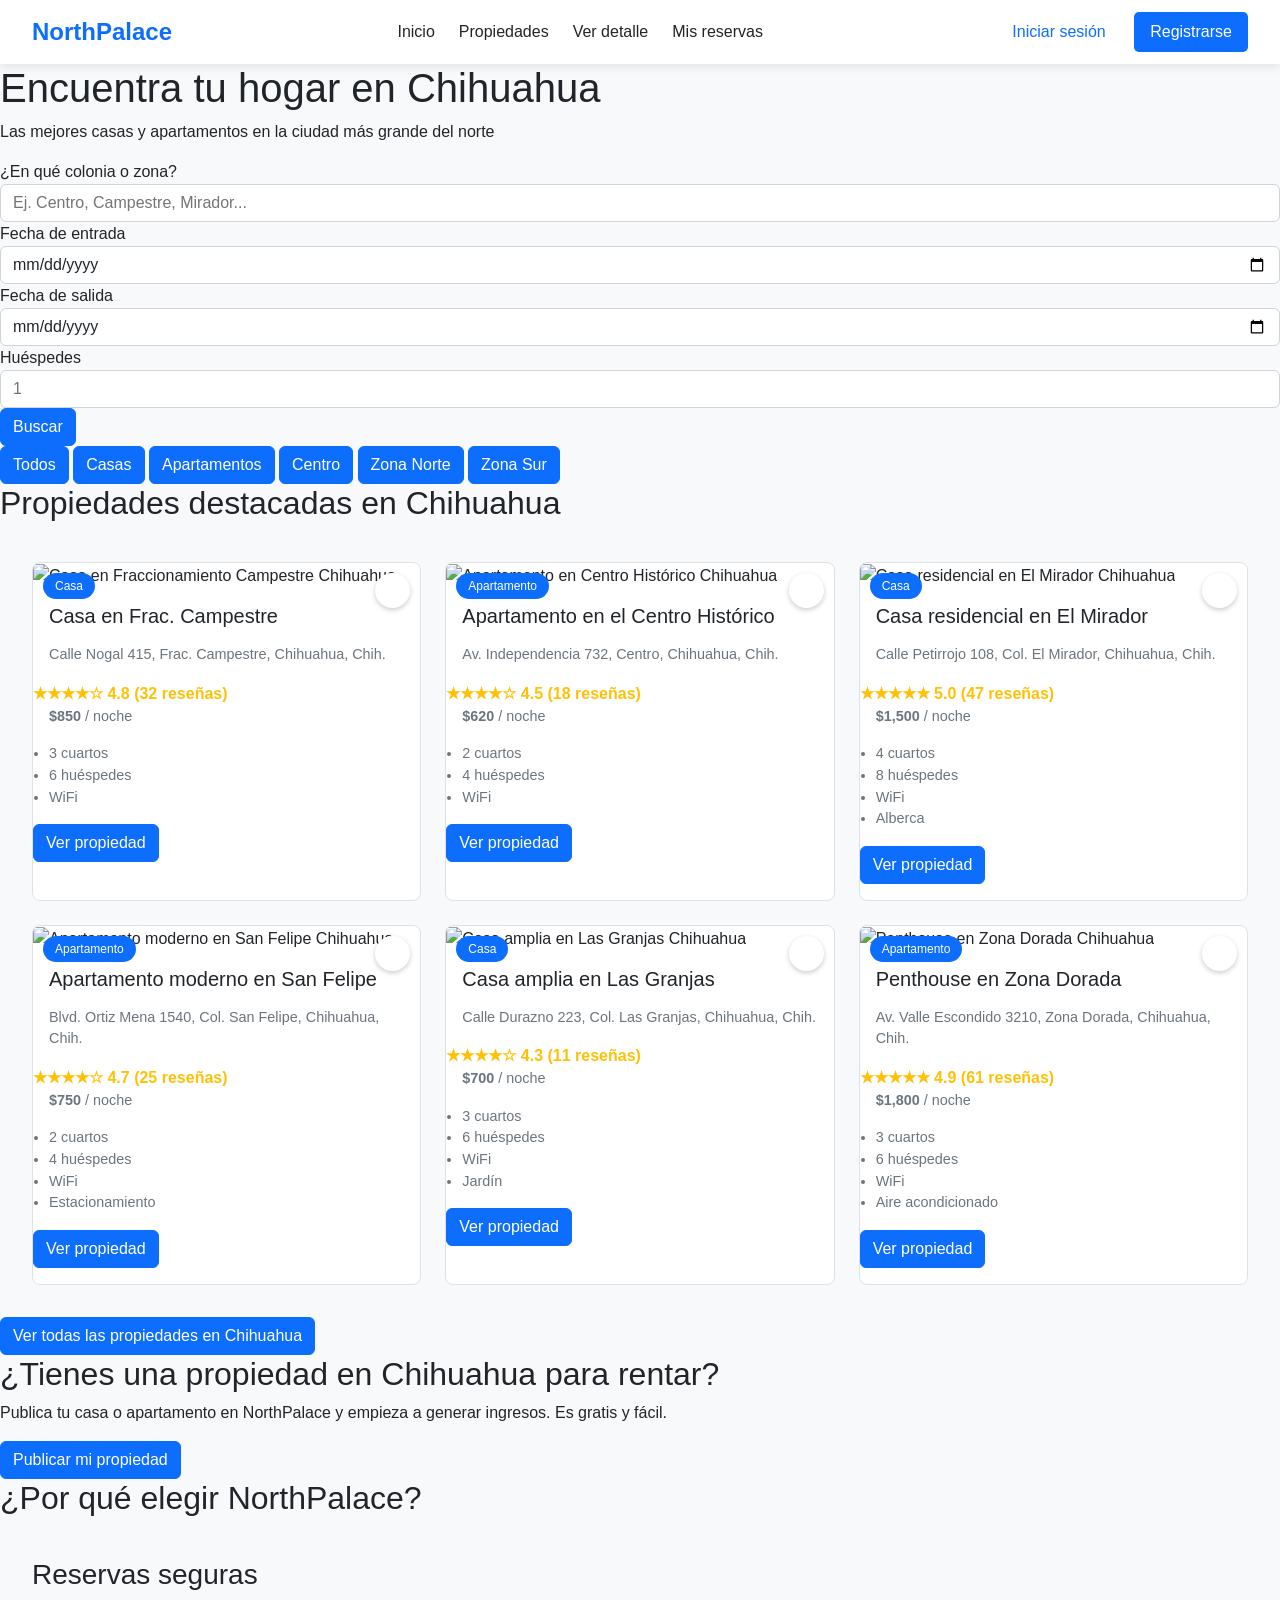
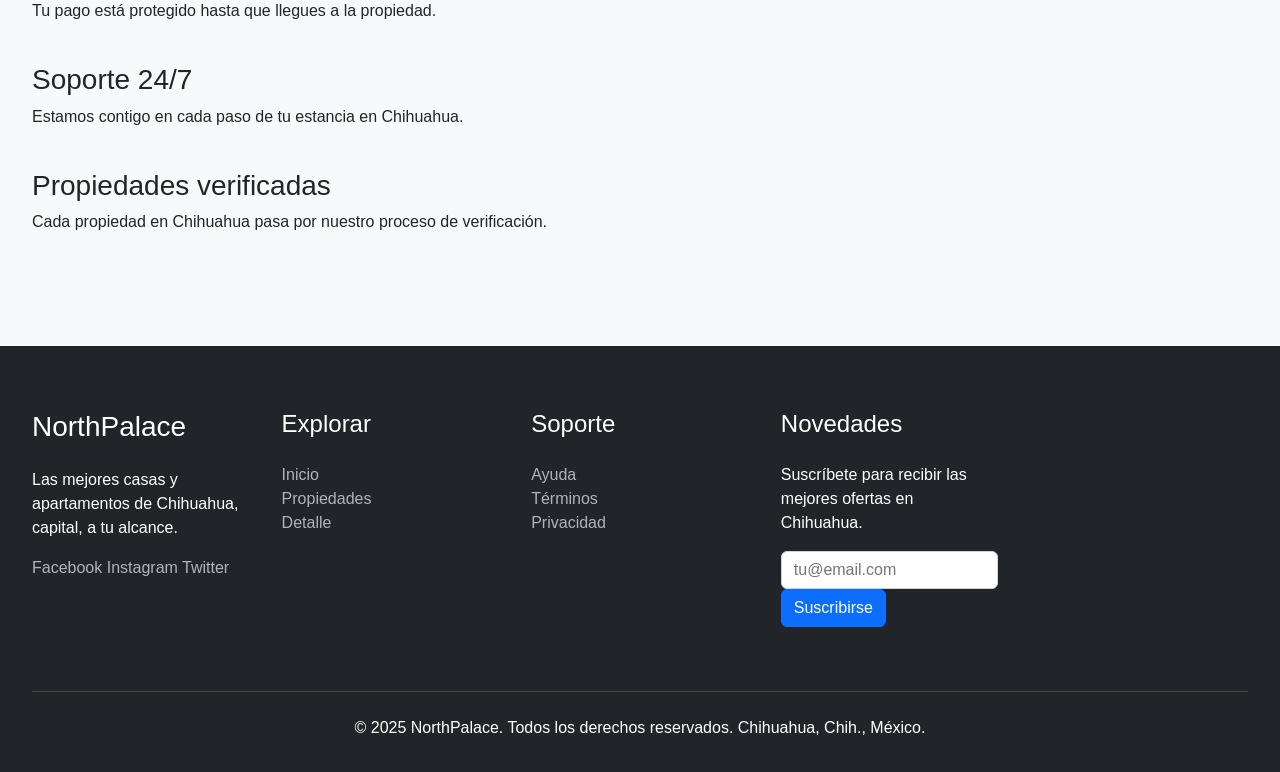
==== index.html @ 980acbda "Se agrego diseño responsivo con Bootstrap 5" ====
<!DOCTYPE html>
<html lang="es">
<head>
  <meta charset="UTF-8" />
  <meta name="viewport" content="width=device-width, initial-scale=1.0" />
  <title>NorthPalace - Tu hogar en Chihuahua</title>

  

       <link rel="stylesheet" href="css/styles.css" />
 
</head>

<body>

  <!-- ================================================
       SECCIÓN 1: NAVBAR
       ================================================ -->
  <header id="encabezado">
    <nav id="navbar">

      <a href="index.html" id="logo">NorthPalace</a>

      <ul id="menu-nav">
        <li><a href="index.html">Inicio</a></li>
        <li><a href="propiedades.html">Propiedades</a></li>
        <li><a href="detalle.html">Ver detalle</a></li>
        <li><a href="confirmacion.html">Mis reservas</a></li>
      </ul>

      <div id="botones-sesion">
        <a href="#" id="btn-login">Iniciar sesión</a>
        <a href="#" id="btn-registro">Registrarse</a>
      </div>

    </nav>
  </header>
  <!-- FIN NAVBAR -->


  <!-- ================================================
       SECCIÓN 2: HERO - Banner con buscador
       COMPAÑERO DE JS: validar que los campos no estén
       vacíos al hacer clic en "Buscar"
       ================================================ -->
  <section id="hero">

    <div id="hero-texto">
      <h1>Encuentra tu hogar en Chihuahua</h1>
      <p>Las mejores casas y apartamentos en la ciudad más grande del norte</p>
    </div>

    <div id="buscador">

      <div id="campo-destino">
        <label for="input-destino">¿En qué colonia o zona?</label>
        <input
          type="text"
          id="input-destino"
          name="destino"
          placeholder="Ej. Centro, Campestre, Mirador..."
        />
      </div>

      <div id="campo-entrada">
        <label for="input-fecha-entrada">Fecha de entrada</label>
        <input
          type="date"
          id="input-fecha-entrada"
          name="fechaEntrada"
        />
      </div>

      <div id="campo-salida">
        <label for="input-fecha-salida">Fecha de salida</label>
        <input
          type="date"
          id="input-fecha-salida"
          name="fechaSalida"
        />
      </div>

      <div id="campo-huespedes">
        <label for="input-huespedes">Huéspedes</label>
        <input
          type="number"
          id="input-huespedes"
          name="huespedes"
          min="1"
          max="20"
          placeholder="1"
        />
      </div>

      <!-- COMPAÑERO DE JS: conectar id="btn-buscar" para validar -->
      <button type="button" id="btn-buscar">Buscar</button>

      <!-- COMPAÑERO DE JS: mostrar u ocultar según validación -->
      <p id="error-busqueda" hidden>
        Por favor completa todos los campos antes de buscar.
      </p>

    </div>

  </section>
  <!-- FIN HERO -->


  <!-- ================================================
       SECCIÓN 3: FILTROS RÁPIDOS
       COMPAÑERO DE JS: al hacer clic en un filtro,
       resaltar el botón activo y filtrar las cards
       usando el atributo data-tipo de cada card
       ================================================ -->
  <section id="filtros-rapidos">
    <div id="lista-filtros">
      <button type="button" id="filtro-todos"       data-filtro="todos">Todos</button>
      <button type="button" id="filtro-casa"        data-filtro="casa">Casas</button>
      <button type="button" id="filtro-apartamento" data-filtro="apartamento">Apartamentos</button>
      <button type="button" id="filtro-centro"      data-filtro="centro">Centro</button>
      <button type="button" id="filtro-norte"       data-filtro="norte">Zona Norte</button>
      <button type="button" id="filtro-sur"         data-filtro="sur">Zona Sur</button>
    </div>
  </section>
  <!-- FIN FILTROS -->


  <!-- ================================================
       SECCIÓN 4: PROPIEDADES DESTACADAS
       COMPAÑERO DE JS:
         - Filtrar cards por data-tipo
         - Botón favorito: alternar entre corazón vacío/lleno
         - Generar estrellas dinámicamente con data-rating
       ================================================ -->
  <section id="propiedades-destacadas">
    <h2>Propiedades destacadas en Chihuahua</h2>

    <div id="grid-propiedades">

      <!-- CARD 1 -->
      <article id="card-prop-1" data-tipo="casa">
        <img src="img/casa1.jpg" alt="Casa en Fraccionamiento Campestre Chihuahua" />
        <button type="button" id="fav-1" data-id="1" aria-label="Agregar a favoritos">&#9825;</button>
        <span id="badge-1">Casa</span>

        <h3>Casa en Frac. Campestre</h3>
        <address id="direccion-1">
          Calle Nogal 415, Frac. Campestre, Chihuahua, Chih.
        </address>

        <div id="rating-1" data-rating="4.8">
          &#9733;&#9733;&#9733;&#9733;&#9734;
          <span>4.8 (32 reseñas)</span>
        </div>

        <p id="precio-1"><strong>$850</strong> / noche</p>

        <ul id="caracteristicas-1">
          <li>3 cuartos</li>
          <li>6 huéspedes</li>
          <li>WiFi</li>
        </ul>

        <a href="detalle.html" id="btn-ver-1">Ver propiedad</a>
      </article>

      <!-- CARD 2 -->
      <article id="card-prop-2" data-tipo="apartamento">
        <img src="img/apartamento1.jpg" alt="Apartamento en Centro Histórico Chihuahua" />
        <button type="button" id="fav-2" data-id="2" aria-label="Agregar a favoritos">&#9825;</button>
        <span id="badge-2">Apartamento</span>

        <h3>Apartamento en el Centro Histórico</h3>
        <address id="direccion-2">
          Av. Independencia 732, Centro, Chihuahua, Chih.
        </address>

        <div id="rating-2" data-rating="4.5">
          &#9733;&#9733;&#9733;&#9733;&#9734;
          <span>4.5 (18 reseñas)</span>
        </div>

        <p id="precio-2"><strong>$620</strong> / noche</p>

        <ul id="caracteristicas-2">
          <li>2 cuartos</li>
          <li>4 huéspedes</li>
          <li>WiFi</li>
        </ul>

        <a href="detalle.html" id="btn-ver-2">Ver propiedad</a>
      </article>

      <!-- CARD 3 -->
      <article id="card-prop-3" data-tipo="casa">
        <img src="img/casa2.jpg" alt="Casa residencial en El Mirador Chihuahua" />
        <button type="button" id="fav-3" data-id="3" aria-label="Agregar a favoritos">&#9825;</button>
        <span id="badge-3">Casa</span>

        <h3>Casa residencial en El Mirador</h3>
        <address id="direccion-3">
          Calle Petirrojo 108, Col. El Mirador, Chihuahua, Chih.
        </address>

        <div id="rating-3" data-rating="5.0">
          &#9733;&#9733;&#9733;&#9733;&#9733;
          <span>5.0 (47 reseñas)</span>
        </div>

        <p id="precio-3"><strong>$1,500</strong> / noche</p>

        <ul id="caracteristicas-3">
          <li>4 cuartos</li>
          <li>8 huéspedes</li>
          <li>WiFi</li>
          <li>Alberca</li>
        </ul>

        <a href="detalle.html" id="btn-ver-3">Ver propiedad</a>
      </article>

      <!-- CARD 4 -->
      <article id="card-prop-4" data-tipo="apartamento">
        <img src="img/apartamento2.jpg" alt="Apartamento moderno en San Felipe Chihuahua" />
        <button type="button" id="fav-4" data-id="4" aria-label="Agregar a favoritos">&#9825;</button>
        <span id="badge-4">Apartamento</span>

        <h3>Apartamento moderno en San Felipe</h3>
        <address id="direccion-4">
          Blvd. Ortiz Mena 1540, Col. San Felipe, Chihuahua, Chih.
        </address>

        <div id="rating-4" data-rating="4.7">
          &#9733;&#9733;&#9733;&#9733;&#9734;
          <span>4.7 (25 reseñas)</span>
        </div>

        <p id="precio-4"><strong>$750</strong> / noche</p>

        <ul id="caracteristicas-4">
          <li>2 cuartos</li>
          <li>4 huéspedes</li>
          <li>WiFi</li>
          <li>Estacionamiento</li>
        </ul>

        <a href="detalle.html" id="btn-ver-4">Ver propiedad</a>
      </article>

      <!-- CARD 5 -->
      <article id="card-prop-5" data-tipo="casa">
        <img src="img/casa3.jpg" alt="Casa amplia en Las Granjas Chihuahua" />
        <button type="button" id="fav-5" data-id="5" aria-label="Agregar a favoritos">&#9825;</button>
        <span id="badge-5">Casa</span>

        <h3>Casa amplia en Las Granjas</h3>
        <address id="direccion-5">
          Calle Durazno 223, Col. Las Granjas, Chihuahua, Chih.
        </address>

        <div id="rating-5" data-rating="4.3">
          &#9733;&#9733;&#9733;&#9733;&#9734;
          <span>4.3 (11 reseñas)</span>
        </div>

        <p id="precio-5"><strong>$700</strong> / noche</p>

        <ul id="caracteristicas-5">
          <li>3 cuartos</li>
          <li>6 huéspedes</li>
          <li>WiFi</li>
          <li>Jardín</li>
        </ul>

        <a href="detalle.html" id="btn-ver-5">Ver propiedad</a>
      </article>

      <!-- CARD 6 -->
      <article id="card-prop-6" data-tipo="apartamento">
        <img src="img/apartamento3.jpg" alt="Penthouse en Zona Dorada Chihuahua" />
        <button type="button" id="fav-6" data-id="6" aria-label="Agregar a favoritos">&#9825;</button>
        <span id="badge-6">Apartamento</span>

        <h3>Penthouse en Zona Dorada</h3>
        <address id="direccion-6">
          Av. Valle Escondido 3210, Zona Dorada, Chihuahua, Chih.
        </address>

        <div id="rating-6" data-rating="4.9">
          &#9733;&#9733;&#9733;&#9733;&#9733;
          <span>4.9 (61 reseñas)</span>
        </div>

        <p id="precio-6"><strong>$1,800</strong> / noche</p>

        <ul id="caracteristicas-6">
          <li>3 cuartos</li>
          <li>6 huéspedes</li>
          <li>WiFi</li>
          <li>Aire acondicionado</li>
        </ul>

        <a href="detalle.html" id="btn-ver-6">Ver propiedad</a>
      </article>

    </div>
    <!-- FIN GRID -->

    <div id="ver-todas">
      <a href="propiedades.html" id="btn-ver-todas">Ver todas las propiedades en Chihuahua</a>
    </div>

  </section>
  <!-- FIN PROPIEDADES DESTACADAS -->


  <!-- ================================================
       SECCIÓN 5: BANNER - LLAMADA A LA ACCIÓN
       El botón abre el modal de publicar propiedad
       COMPAÑERO DE JS: llamar dialog.showModal()
       sobre id="modal-publicar"
       ================================================ -->
  <section id="banner-cta">
    <h2>¿Tienes una propiedad en Chihuahua para rentar?</h2>
    <p>Publica tu casa o apartamento en NorthPalace y empieza a generar ingresos. Es gratis y fácil.</p>

    <!-- COMPAÑERO DE JS: al hacer clic → document.getElementById('modal-publicar').showModal() -->
    <button type="button" id="btn-publicar">Publicar mi propiedad</button>
  </section>
  <!-- FIN BANNER CTA -->


  <!-- ================================================
       MODAL: FORMULARIO PUBLICAR PROPIEDAD
       Se abre al hacer clic en id="btn-publicar"
       COMPAÑERO DE JS:
         - Abrir  → id="btn-publicar" llama a modal.showModal()
         - Cerrar → id="btn-cerrar-modal" llama a modal.close()
         - Validar campos al enviar → id="btn-enviar-publicar"
         - Mostrar mensaje de éxito → id="mensaje-publicar-ok"
       ================================================ -->
  <dialog id="modal-publicar">

    <div id="modal-encabezado">
      <h2>Publica tu propiedad en NorthPalace</h2>
      <!-- COMPAÑERO DE JS: cerrar el modal -->
      <button type="button" id="btn-cerrar-modal" aria-label="Cerrar">X</button>
    </div>

    <div id="modal-cuerpo">

      <!-- Datos del propietario -->
      <fieldset id="fieldset-propietario">
        <legend>Tus datos</legend>

        <div id="campo-nombre-prop">
          <label for="input-nombre-prop">Nombre completo</label>
          <input
            type="text"
            id="input-nombre-prop"
            name="nombrePropietario"
            placeholder="Ej. Juan Pérez"
          />
        </div>

        <div id="campo-email-prop">
          <label for="input-email-prop">Correo electrónico</label>
          <input
            type="email"
            id="input-email-prop"
            name="emailPropietario"
            placeholder="tu@email.com"
          />
        </div>

        <div id="campo-telefono-prop">
          <label for="input-telefono-prop">Teléfono</label>
          <input
            type="tel"
            id="input-telefono-prop"
            name="telefonoPropietario"
            placeholder="614 000 0000"
          />
        </div>
      </fieldset>

      <!-- Datos de la propiedad -->
      <fieldset id="fieldset-propiedad">
        <legend>Datos de la propiedad</legend>

        <div id="campo-titulo-prop">
          <label for="input-titulo-prop">Título del anuncio</label>
          <input
            type="text"
            id="input-titulo-prop"
            name="tituloPropiedad"
            placeholder="Ej. Casa amplia con jardín en Campestre"
          />
        </div>

        <div id="campo-tipo-prop">
          <label for="select-tipo-prop">Tipo de propiedad</label>
          <select id="select-tipo-prop" name="tipoPropiedad">
            <option value="">-- Selecciona --</option>
            <option value="casa">Casa</option>
            <option value="apartamento">Apartamento</option>
          </select>
        </div>

        <div id="campo-direccion-prop">
          <label for="input-direccion-prop">Dirección completa</label>
          <input
            type="text"
            id="input-direccion-prop"
            name="direccionPropiedad"
            placeholder="Ej. Calle Nogal 415, Frac. Campestre, Chihuahua, Chih."
          />
        </div>

        <div id="campo-zona-prop">
          <label for="select-zona-prop">Zona de la ciudad</label>
          <select id="select-zona-prop" name="zonaPropiedad">
            <option value="">-- Selecciona --</option>
            <option value="centro">Centro Histórico</option>
            <option value="norte">Zona Norte</option>
            <option value="sur">Zona Sur</option>
            <option value="oriente">Zona Oriente</option>
            <option value="poniente">Zona Poniente</option>
          </select>
        </div>

        <div id="campo-cuartos-prop">
          <label for="input-cuartos-prop">Número de cuartos</label>
          <input
            type="number"
            id="input-cuartos-prop"
            name="cuartosPropiedad"
            min="1"
            max="20"
            placeholder="1"
          />
        </div>

        <div id="campo-huespedes-max">
          <label for="input-huespedes-max">Capacidad máxima de huéspedes</label>
          <input
            type="number"
            id="input-huespedes-max"
            name="huespedesMax"
            min="1"
            max="30"
            placeholder="1"
          />
        </div>

        <div id="campo-precio-prop">
          <label for="input-precio-prop">Precio por noche ($)</label>
          <input
            type="number"
            id="input-precio-prop"
            name="precioPropiedad"
            min="1"
            placeholder="Ej. 800"
          />
        </div>

        <div id="campo-descripcion-prop">
          <label for="textarea-descripcion-prop">Descripción de la propiedad</label>
          <textarea
            id="textarea-descripcion-prop"
            name="descripcionPropiedad"
            rows="4"
            placeholder="Describe los espacios, el entorno y lo que hace especial a tu propiedad..."
          ></textarea>
        </div>
      </fieldset>

      <!-- Amenidades disponibles -->
      <fieldset id="fieldset-amenidades">
        <legend>Amenidades disponibles</legend>

        <div>
          <input type="checkbox" id="am-wifi" name="amenidades" value="wifi" />
          <label for="am-wifi">WiFi</label>
        </div>
        <div>
          <input type="checkbox" id="am-estacionamiento" name="amenidades" value="estacionamiento" />
          <label for="am-estacionamiento">Estacionamiento</label>
        </div>
        <div>
          <input type="checkbox" id="am-alberca" name="amenidades" value="alberca" />
          <label for="am-alberca">Alberca</label>
        </div>
        <div>
          <input type="checkbox" id="am-cocina" name="amenidades" value="cocina" />
          <label for="am-cocina">Cocina equipada</label>
        </div>
        <div>
          <input type="checkbox" id="am-mascotas" name="amenidades" value="mascotas" />
          <label for="am-mascotas">Se admiten mascotas</label>
        </div>
        <div>
          <input type="checkbox" id="am-aire" name="amenidades" value="aire" />
          <label for="am-aire">Aire acondicionado</label>
        </div>
        <div>
          <input type="checkbox" id="am-jardin" name="amenidades" value="jardin" />
          <label for="am-jardin">Jardín</label>
        </div>
      </fieldset>

      <!-- Botón enviar -->
      <!-- COMPAÑERO DE JS: validar todos los campos y mostrar mensaje de éxito -->
      <div id="modal-acciones">
        <button type="button" id="btn-enviar-publicar">Publicar propiedad</button>
        <button type="button" id="btn-cancelar-modal">Cancelar</button>
      </div>

      <!-- COMPAÑERO DE JS: mostrar este mensaje tras envío exitoso -->
      <p id="mensaje-publicar-ok" hidden>
        ¡Tu propiedad fue enviada con éxito! Nos pondremos en contacto contigo pronto.
      </p>

      <!-- COMPAÑERO DE JS: mostrar si hay campos vacíos -->
      <p id="error-publicar" hidden>
        Por favor completa todos los campos obligatorios.
      </p>

    </div>
    <!-- FIN MODAL CUERPO -->

  </dialog>
  <!-- FIN MODAL -->


  <!-- ================================================
       SECCIÓN 6: POR QUÉ ELEGIRNOS
       ================================================ -->
  <section id="beneficios">
    <h2>¿Por qué elegir NorthPalace?</h2>

    <div id="grid-beneficios">

      <article id="beneficio-1">
        <h3>Reservas seguras</h3>
        <p>Tu pago está protegido hasta que llegues a la propiedad.</p>
      </article>

      <article id="beneficio-2">
        <h3>Soporte 24/7</h3>
        <p>Estamos contigo en cada paso de tu estancia en Chihuahua.</p>
      </article>

      <article id="beneficio-3">
        <h3>Propiedades verificadas</h3>
        <p>Cada propiedad en Chihuahua pasa por nuestro proceso de verificación.</p>
      </article>

    </div>
  </section>
  <!-- FIN BENEFICIOS -->


  <!-- ================================================
       SECCIÓN 7: FOOTER
       COMPAÑERO DE JS: id="btn-newsletter" → validar
       email y mostrar id="mensaje-newsletter"
       ================================================ -->
  <footer id="footer-principal">

    <div id="footer-descripcion">
      <h3>NorthPalace</h3>
      <p>Las mejores casas y apartamentos de Chihuahua, capital, a tu alcance.</p>
      <div id="redes-sociales">
        <a href="#" id="link-facebook" aria-label="Facebook">Facebook</a>
        <a href="#" id="link-instagram" aria-label="Instagram">Instagram</a>
        <a href="#" id="link-twitter" aria-label="Twitter">Twitter</a>
      </div>
    </div>

    <div id="footer-nav">
      <h4>Explorar</h4>
      <ul>
        <li><a href="index.html">Inicio</a></li>
        <li><a href="propiedades.html">Propiedades</a></li>
        <li><a href="detalle.html">Detalle</a></li>
      </ul>
    </div>

    <div id="footer-soporte">
      <h4>Soporte</h4>
      <ul>
        <li><a href="#">Ayuda</a></li>
        <li><a href="#">Términos</a></li>
        <li><a href="#">Privacidad</a></li>
      </ul>
    </div>

    <div id="footer-newsletter">
      <h4>Novedades</h4>
      <p>Suscríbete para recibir las mejores ofertas en Chihuahua.</p>
      <div id="form-newsletter">
        <input
          type="email"
          id="input-newsletter"
          placeholder="tu@email.com"
        />
        <button type="button" id="btn-newsletter">Suscribirse</button>
      </div>
      <p id="mensaje-newsletter" hidden>¡Gracias por suscribirte!</p>
    </div>

    <div id="footer-copyright">
      <p>© 2025 NorthPalace. Todos los derechos reservados. Chihuahua, Chih., México.</p>
    </div>

  </footer>
  <!-- FIN FOOTER -->

  <!-- ================================================
       COMPAÑERO DE JS: enlaza aquí tu archivo
       <script src="js/script.js"></script>

       Funciones que el HTML espera:
         - Validar buscador        → id="btn-buscar"
         - Filtrar cards           → botones id="filtro-*" + data-tipo
         - Favoritos               → botones id="fav-*"
         - Newsletter              → id="btn-newsletter"
         - Abrir modal             → id="btn-publicar" → modal.showModal()
         - Cerrar modal            → id="btn-cerrar-modal" y id="btn-cancelar-modal" → modal.close()
         - Validar y enviar modal  → id="btn-enviar-publicar"
         - Éxito publicar          → mostrar id="mensaje-publicar-ok"
         - Error publicar          → mostrar id="error-publicar"
       ================================================ -->

</body>
</html>
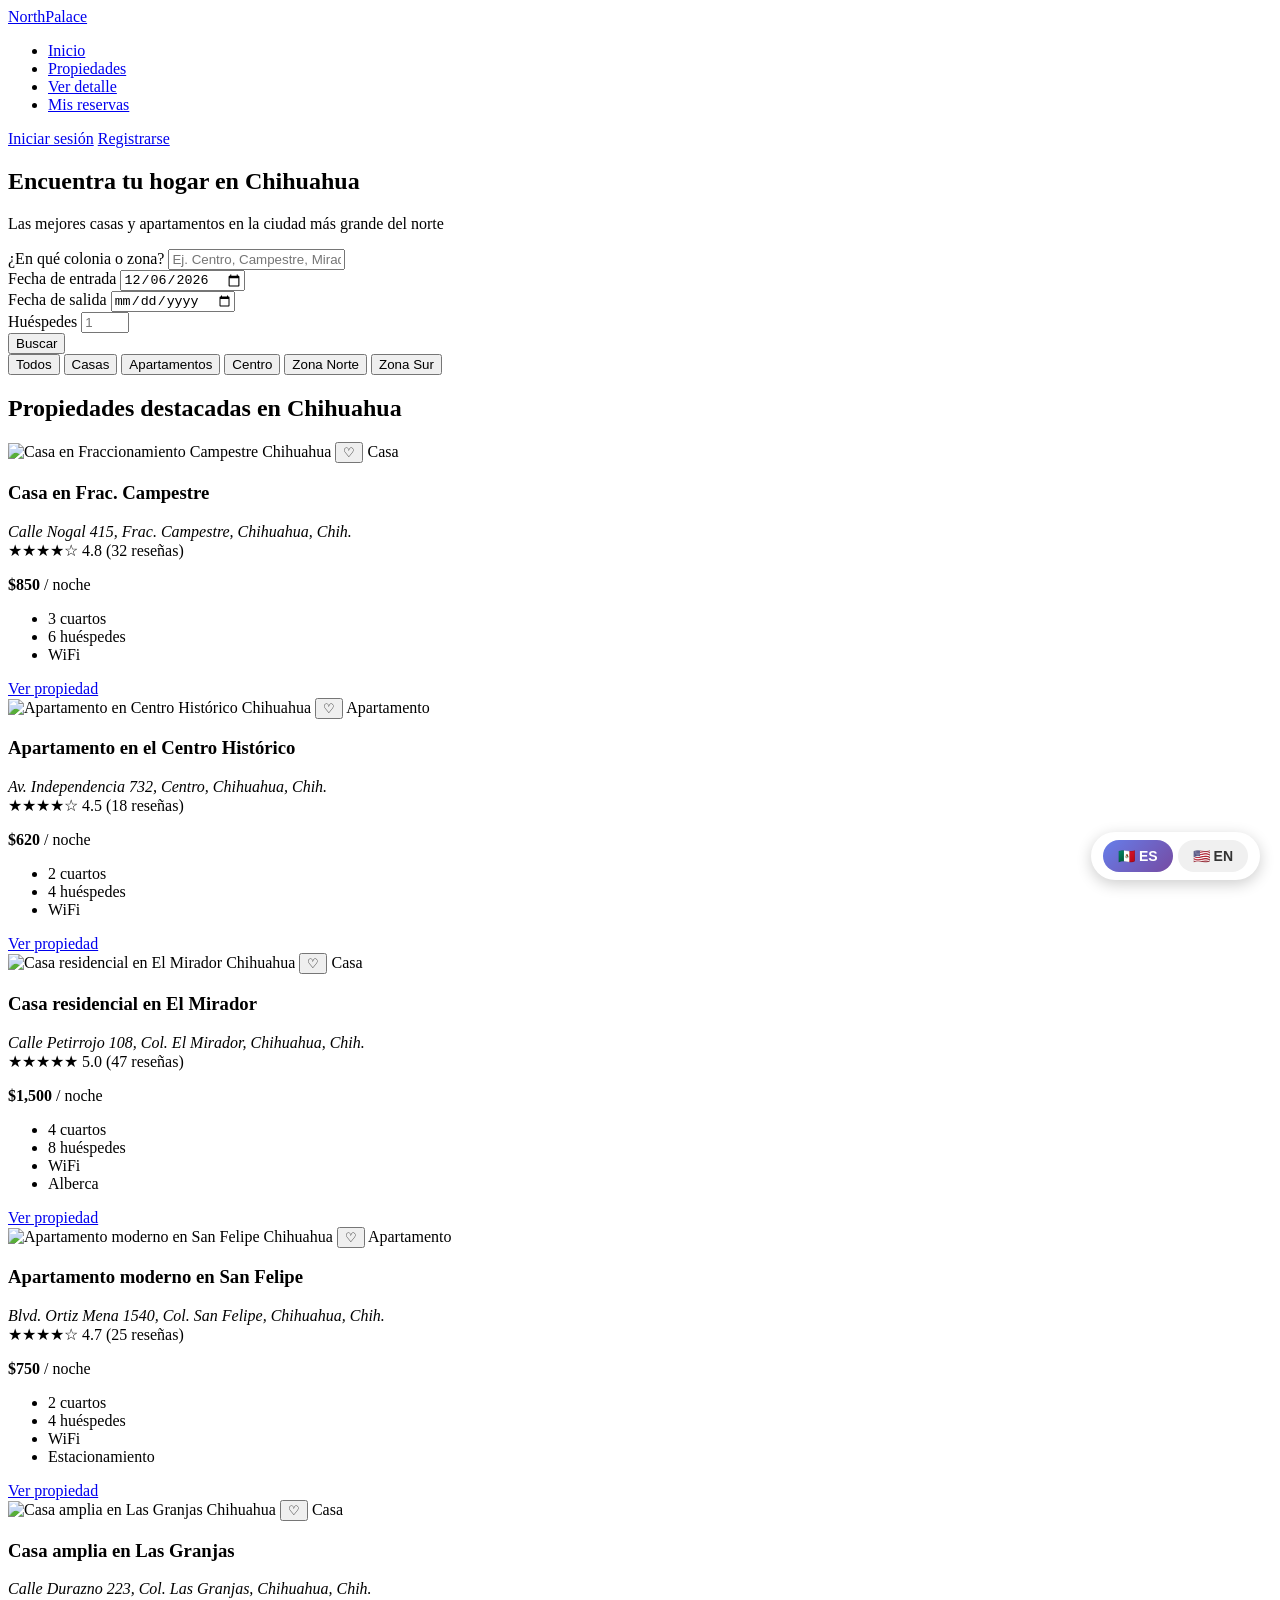
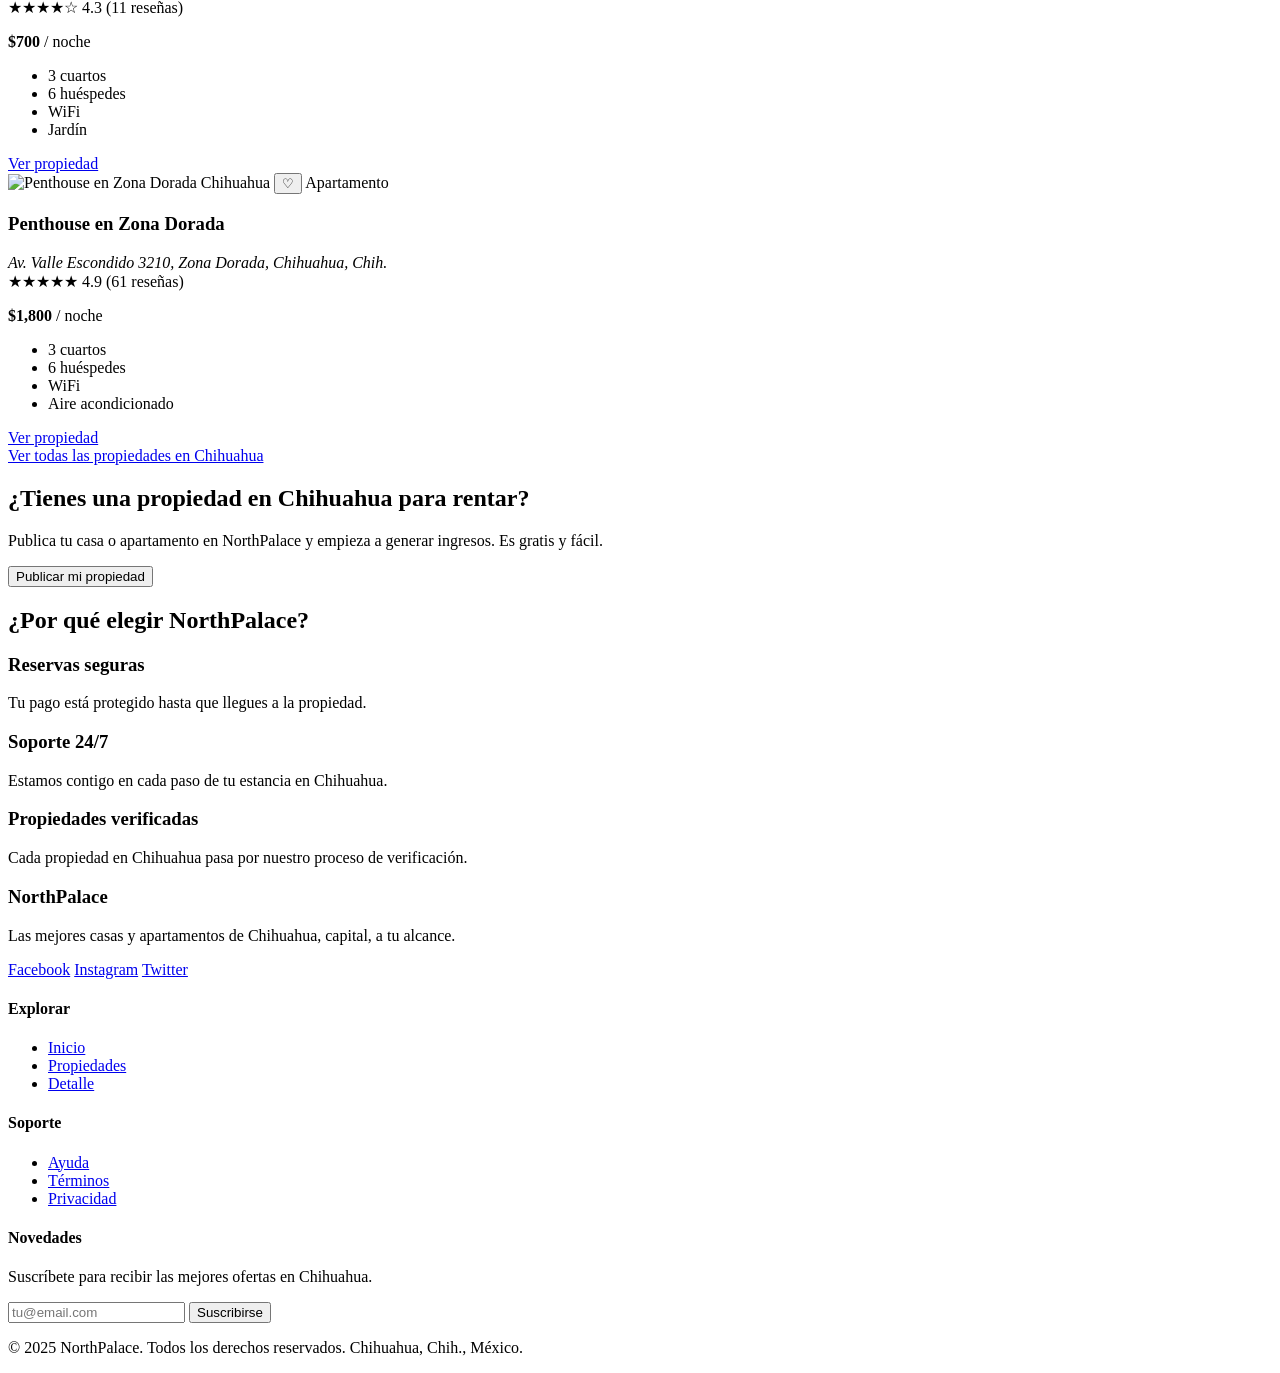
==== commit 50365894: "js" ====
--- a/index.html
+++ b/index.html
@@ -5,10 +5,10 @@
   <meta name="viewport" content="width=device-width, initial-scale=1.0" />
   <title>NorthPalace - Tu hogar en Chihuahua</title>
 
-  
-
+  <!-- ================================================
+       COMPAÑERO DE CSS: enlaza aquí tu hoja de estilos
        <link rel="stylesheet" href="css/styles.css" />
- 
+       ================================================ -->
 </head>
 
 <body>
@@ -632,6 +632,7 @@
          - Éxito publicar          → mostrar id="mensaje-publicar-ok"
          - Error publicar          → mostrar id="error-publicar"
        ================================================ -->
+  <script src="js/script.js"></script>
 
 </body>
 </html>
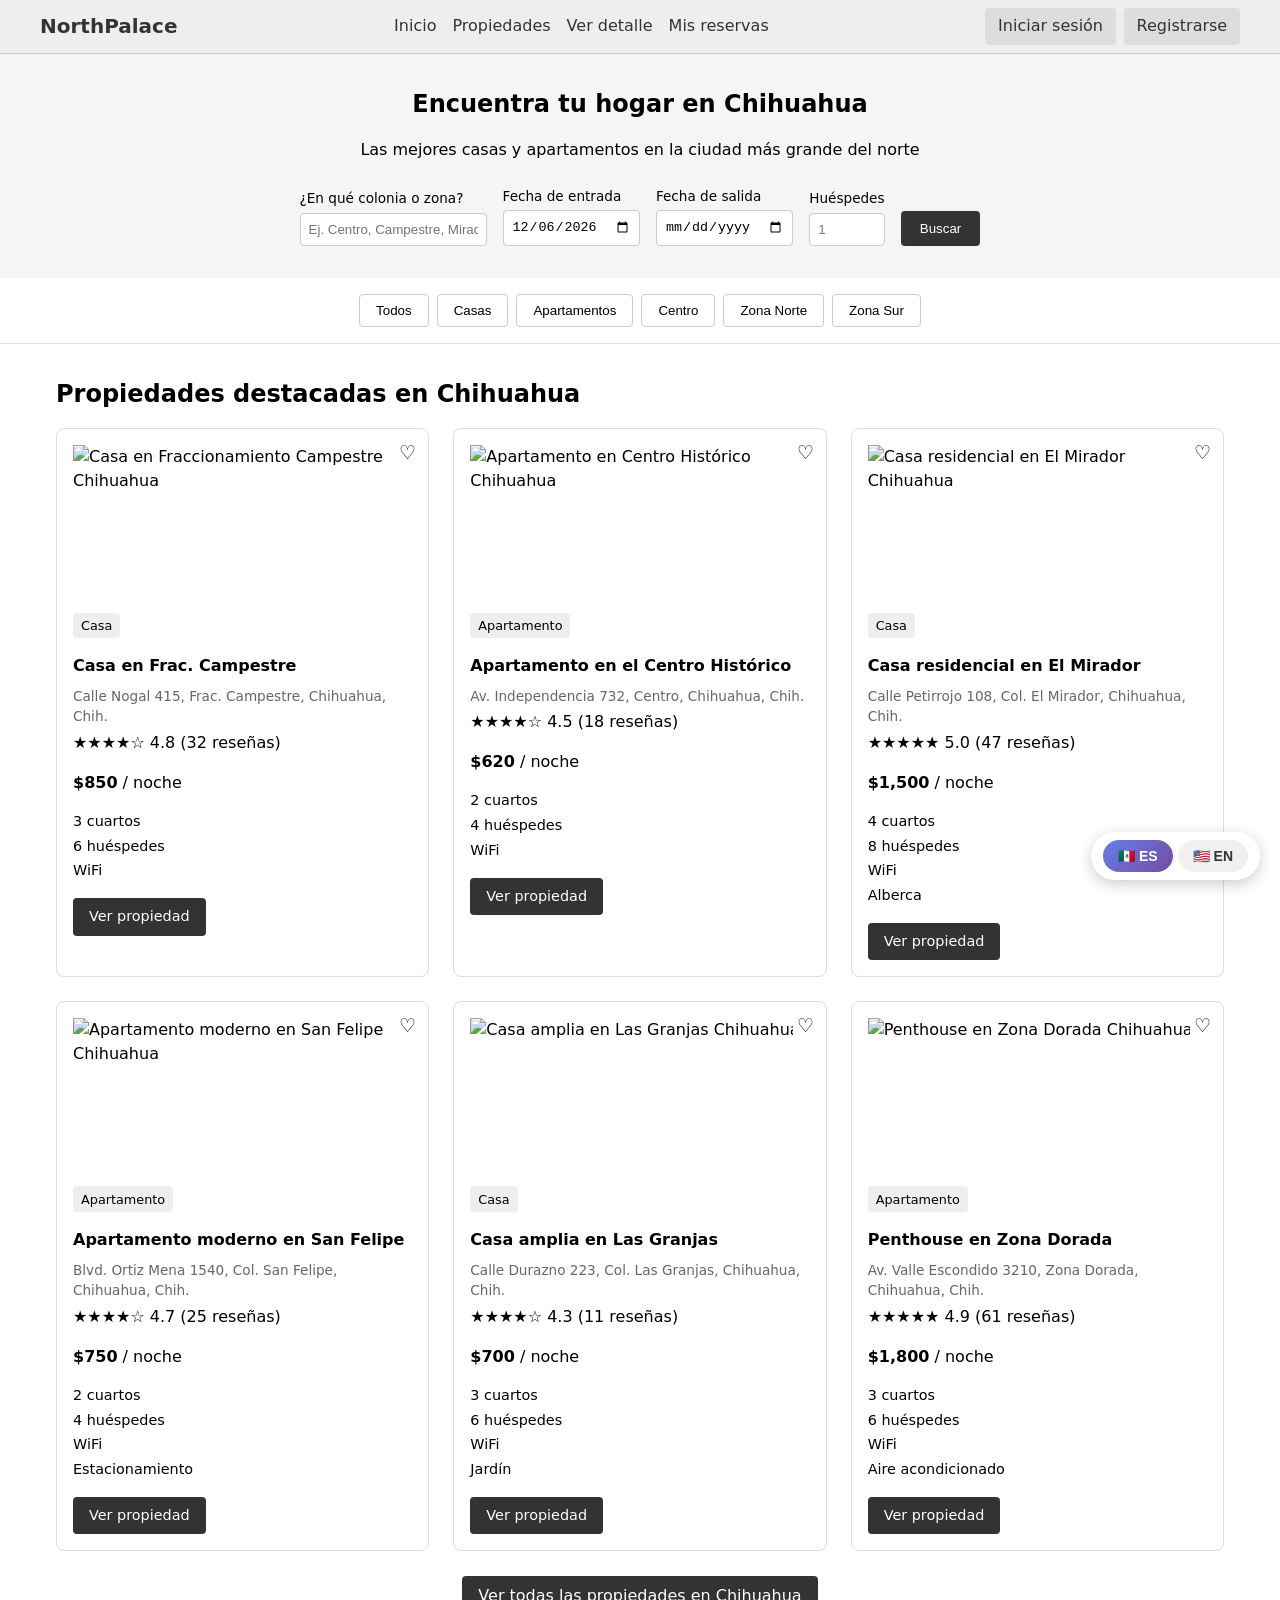
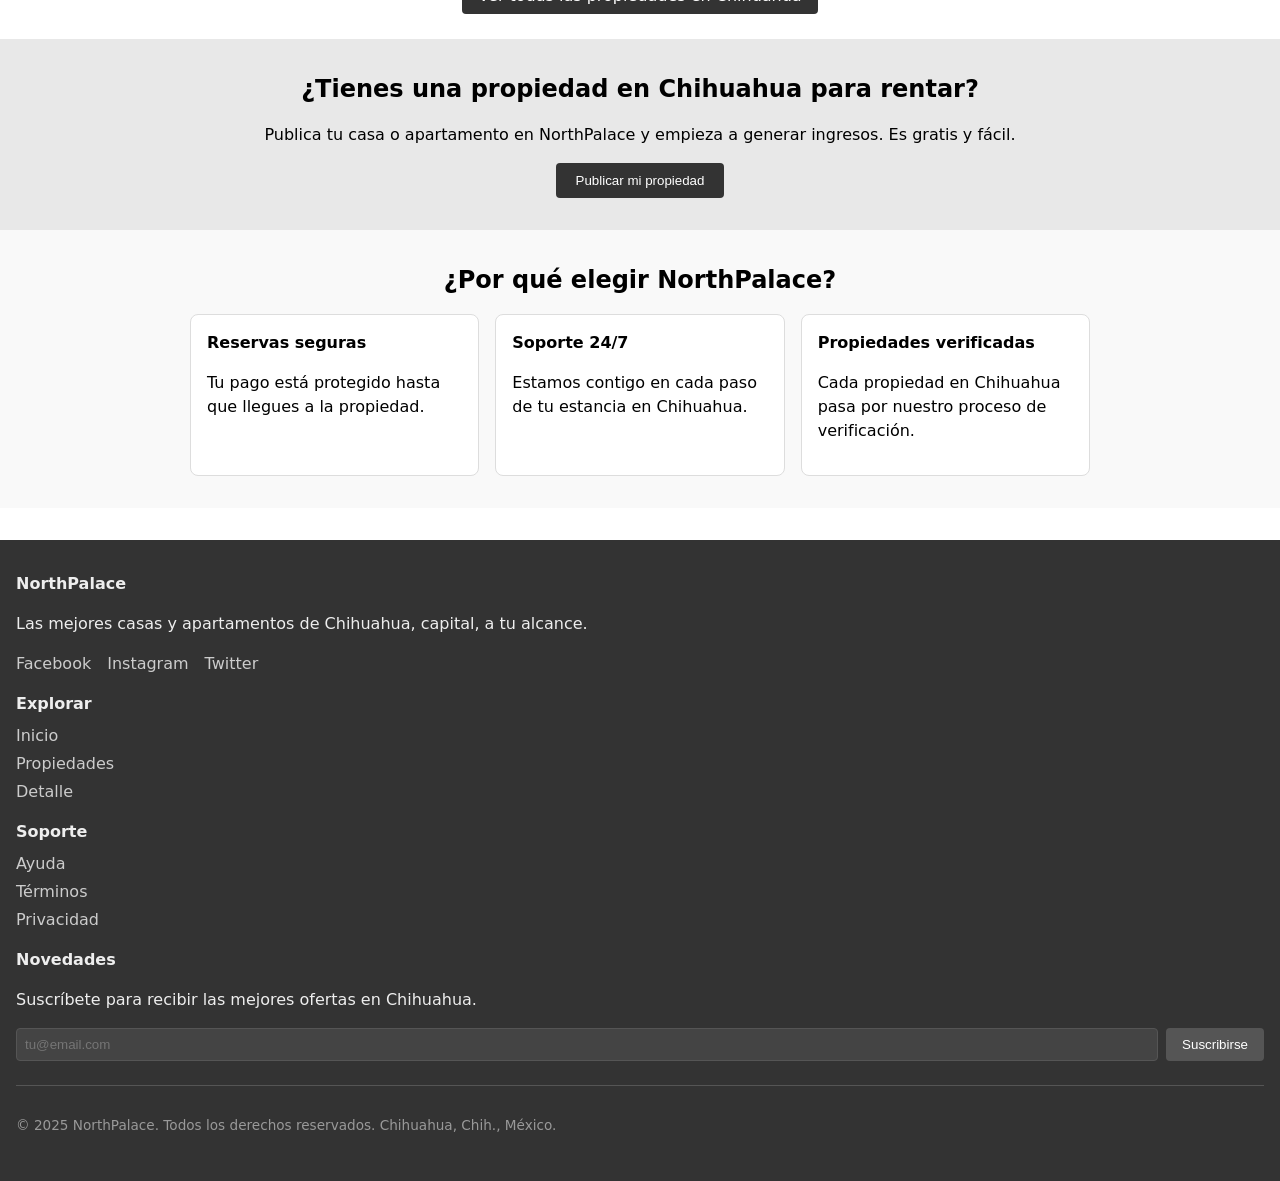
==== commit f6049c64: "MUCHOS AVANCES" ====
--- a/index.html
+++ b/index.html
@@ -7,8 +7,8 @@
 
   <!-- ================================================
        COMPAÑERO DE CSS: enlaza aquí tu hoja de estilos
-       <link rel="stylesheet" href="css/styles.css" />
-       ================================================ -->
+       ================================================ -->
+  <link rel="stylesheet" href="css/styles.css" />
 </head>
 
 <body>
@@ -591,7 +591,7 @@
       <h4>Soporte</h4>
       <ul>
         <li><a href="#">Ayuda</a></li>
-        <li><a href="#">Términos</a></li>
+        <li><a href="#" class="link-terminos-modal">Términos</a></li>
         <li><a href="#">Privacidad</a></li>
       </ul>
     </div>
--- a/css/styles.css
+++ b/css/styles.css
@@ -0,0 +1,227 @@
+/* ============================================
+   NorthPalace - CSS mínimo para pruebas
+   ============================================ */
+
+* { box-sizing: border-box; }
+body { margin: 0; font-family: system-ui, sans-serif; font-size: 1rem; line-height: 1.5; }
+
+/* ----- NAVBAR ----- */
+#encabezado { background: #eee; padding: 0.5rem 1rem; border-bottom: 1px solid #ccc; }
+#navbar { display: flex; flex-wrap: wrap; align-items: center; justify-content: space-between; gap: 1rem; max-width: 1200px; margin: 0 auto; }
+#logo { font-weight: bold; font-size: 1.25rem; text-decoration: none; color: #333; }
+#menu-nav { display: flex; list-style: none; margin: 0; padding: 0; gap: 1rem; }
+#menu-nav a { color: #333; text-decoration: none; }
+#botones-sesion { display: flex; gap: 0.5rem; }
+#botones-sesion a { padding: 0.4rem 0.8rem; background: #ddd; border-radius: 4px; text-decoration: none; color: #333; }
+
+/* ----- HERO / BUSCADOR ----- */
+#hero { padding: 2rem 1rem; background: #f5f5f5; }
+#hero-texto { text-align: center; margin-bottom: 1.5rem; }
+#hero-texto h1 { margin: 0 0 0.5rem; font-size: 1.5rem; }
+#buscador { display: flex; flex-wrap: wrap; gap: 1rem; justify-content: center; align-items: flex-end; max-width: 900px; margin: 0 auto; }
+#buscador > div { display: flex; flex-direction: column; }
+#buscador label { font-size: 0.85rem; margin-bottom: 0.25rem; }
+#buscador input { padding: 0.5rem; border: 1px solid #ccc; border-radius: 4px; }
+#btn-buscar { padding: 0.6rem 1.2rem; background: #333; color: #fff; border: none; border-radius: 4px; cursor: pointer; }
+#error-busqueda { color: #c00; font-size: 0.9rem; margin-top: 0.5rem; }
+
+/* ----- FILTROS RÁPIDOS ----- */
+#filtros-rapidos { padding: 1rem; border-bottom: 1px solid #ddd; }
+#lista-filtros { display: flex; flex-wrap: wrap; gap: 0.5rem; justify-content: center; }
+#lista-filtros button { padding: 0.5rem 1rem; border: 1px solid #ccc; background: #fff; border-radius: 4px; cursor: pointer; }
+#lista-filtros button.activo { background: #333; color: #fff; border-color: #333; }
+
+/* ----- PROPIEDADES DESTACADAS ----- */
+#propiedades-destacadas { padding: 2rem 1rem; max-width: 1200px; margin: 0 auto; }
+#propiedades-destacadas h2 { margin: 0 0 1rem; }
+#grid-propiedades { display: grid; grid-template-columns: repeat(auto-fill, minmax(280px, 1fr)); gap: 1.5rem; }
+#grid-propiedades article { border: 1px solid #ddd; border-radius: 8px; overflow: hidden; padding: 1rem; }
+#grid-propiedades article.hidden { display: none; }
+#grid-propiedades img { width: 100%; height: 160px; object-fit: cover; display: block; }
+#grid-propiedades h3 { margin: 0.5rem 0; font-size: 1rem; }
+#grid-propiedades address { font-style: normal; font-size: 0.85rem; color: #666; margin: 0.25rem 0; }
+#grid-propiedades ul { list-style: none; padding: 0; margin: 0.5rem 0; font-size: 0.9rem; }
+#grid-propiedades ul li { margin: 0.2rem 0; }
+#grid-propiedades [id^="badge"] { display: inline-block; padding: 0.2rem 0.5rem; background: #eee; font-size: 0.8rem; border-radius: 4px; margin: 0.5rem 0; }
+#grid-propiedades [id^="btn-ver"] { display: inline-block; margin-top: 0.5rem; padding: 0.5rem 1rem; background: #333; color: #fff; text-decoration: none; border-radius: 4px; font-size: 0.9rem; }
+#grid-propiedades button[aria-label] { position: absolute; top: 0.5rem; right: 0.5rem; background: #fff; border: none; font-size: 1.2rem; cursor: pointer; padding: 0.25rem; }
+#grid-propiedades article { position: relative; }
+#ver-todas { text-align: center; margin-top: 2rem; }
+#btn-ver-todas { padding: 0.6rem 1rem; background: #333; color: #fff; text-decoration: none; border-radius: 4px; }
+
+/* ----- BANNER CTA ----- */
+#banner-cta { padding: 2rem 1rem; text-align: center; background: #e8e8e8; }
+#banner-cta h2 { margin: 0 0 0.5rem; }
+#btn-publicar { padding: 0.6rem 1.2rem; background: #333; color: #fff; border: none; border-radius: 4px; cursor: pointer; }
+
+/* ----- MODAL ----- */
+#modal-publicar { max-width: 500px; width: 90%; padding: 0; border: 1px solid #ccc; border-radius: 8px; }
+#modal-encabezado { display: flex; justify-content: space-between; align-items: center; padding: 1rem; border-bottom: 1px solid #ddd; }
+#modal-encabezado h2 { margin: 0; font-size: 1.1rem; }
+#btn-cerrar-modal { background: none; border: none; font-size: 1.2rem; cursor: pointer; padding: 0 0.5rem; }
+#modal-cuerpo { padding: 1rem; }
+#modal-cuerpo fieldset { margin: 1rem 0; padding: 1rem; border: 1px solid #ddd; }
+#modal-cuerpo legend { padding: 0 0.5rem; }
+#modal-cuerpo label { display: block; margin: 0.5rem 0 0.2rem; font-size: 0.9rem; }
+#modal-cuerpo input[type="text"],
+#modal-cuerpo input[type="email"],
+#modal-cuerpo input[type="tel"],
+#modal-cuerpo input[type="number"],
+#modal-cuerpo select,
+#modal-cuerpo textarea { width: 100%; padding: 0.5rem; border: 1px solid #ccc; border-radius: 4px; }
+#modal-cuerpo textarea { min-height: 80px; resize: vertical; }
+#modal-cuerpo #fieldset-amenidades div { margin: 0.5rem 0; }
+#modal-cuerpo #fieldset-amenidades label { display: inline; margin-left: 0.5rem; }
+#modal-acciones { display: flex; gap: 0.5rem; margin-top: 1rem; }
+#modal-acciones button { padding: 0.5rem 1rem; border-radius: 4px; cursor: pointer; }
+#btn-enviar-publicar { background: #333; color: #fff; border: none; }
+#btn-cancelar-modal { background: #ddd; border: 1px solid #ccc; }
+#mensaje-publicar-ok { color: #060; margin-top: 0.5rem; }
+#error-publicar { color: #c00; margin-top: 0.5rem; }
+
+/* ----- BENEFICIOS ----- */
+#beneficios { padding: 2rem 1rem; background: #f9f9f9; }
+#beneficios h2 { margin: 0 0 1rem; text-align: center; }
+#grid-beneficios { display: grid; grid-template-columns: repeat(auto-fit, minmax(200px, 1fr)); gap: 1rem; max-width: 900px; margin: 0 auto; }
+#grid-beneficios article { padding: 1rem; border: 1px solid #ddd; border-radius: 8px; background: #fff; }
+#grid-beneficios h3 { margin: 0 0 0.5rem; font-size: 1rem; }
+
+/* ----- FOOTER ----- */
+#footer-principal { background: #333; color: #eee; padding: 2rem 1rem; margin-top: 2rem; }
+#footer-principal a { color: #ccc; text-decoration: none; }
+#footer-principal a:hover { color: #fff; }
+#footer-descripcion, #footer-nav, #footer-soporte, #footer-newsletter { margin-bottom: 1rem; }
+#footer-principal h3, #footer-principal h4 { margin: 0 0 0.5rem; font-size: 1rem; }
+#footer-principal ul { list-style: none; padding: 0; margin: 0; }
+#footer-principal li { margin: 0.25rem 0; }
+#redes-sociales { display: flex; gap: 1rem; margin-top: 0.5rem; }
+#form-newsletter { display: flex; gap: 0.5rem; margin-top: 0.5rem; }
+#form-newsletter input { flex: 1; padding: 0.5rem; border: 1px solid #555; border-radius: 4px; background: #444; color: #fff; }
+#form-newsletter button { padding: 0.5rem 1rem; background: #555; color: #fff; border: none; border-radius: 4px; cursor: pointer; }
+#footer-copyright { margin-top: 1.5rem; padding-top: 1rem; border-top: 1px solid #555; font-size: 0.85rem; color: #999; }
+
+/* ----- PÁGINA PROPIEDADES ----- */
+#encabezado-pagina { padding: 1.5rem 1rem; text-align: center; }
+#encabezado-pagina h1 { margin: 0 0 0.5rem; }
+#barra-busqueda { display: flex; flex-wrap: wrap; gap: 1rem; padding: 1rem; background: #f5f5f5; justify-content: center; align-items: flex-end; }
+#barra-busqueda > div { display: flex; flex-direction: column; }
+#barra-busqueda input { padding: 0.5rem; border: 1px solid #ccc; border-radius: 4px; }
+#barra-busqueda label { font-size: 0.85rem; margin-bottom: 0.25rem; }
+#btn-buscar-prop { padding: 0.6rem 1.2rem; background: #333; color: #fff; border: none; border-radius: 4px; cursor: pointer; }
+#contenido-principal { display: flex; flex-wrap: wrap; gap: 1.5rem; max-width: 1200px; margin: 0 auto; padding: 1rem; }
+#sidebar-filtros { flex: 0 0 220px; padding: 1rem; border: 1px solid #ddd; border-radius: 8px; height: fit-content; }
+#sidebar-filtros h2 { margin: 0 0 1rem; font-size: 1rem; }
+#sidebar-filtros h3 { margin: 1rem 0 0.5rem; font-size: 0.95rem; }
+#sidebar-filtros div { margin: 0.4rem 0; }
+#sidebar-filtros label { margin-left: 0.5rem; }
+#botones-filtro { display: flex; flex-direction: column; gap: 0.5rem; margin-top: 1rem; }
+#botones-filtro button { padding: 0.5rem; border-radius: 4px; cursor: pointer; }
+#btn-aplicar-filtros { background: #333; color: #fff; border: none; }
+#btn-limpiar-filtros { background: #ddd; border: 1px solid #ccc; }
+#area-resultados { flex: 1; min-width: 0; }
+#resultados-encabezado { display: flex; justify-content: space-between; align-items: center; flex-wrap: wrap; gap: 1rem; margin-bottom: 1rem; }
+#ordenar-por select { padding: 0.4rem; border: 1px solid #ccc; border-radius: 4px; }
+#seccion-disponibilidad { overflow-x: auto; margin-bottom: 1.5rem; }
+#tabla-disponibilidad { width: 100%; border-collapse: collapse; font-size: 0.9rem; }
+#tabla-disponibilidad th, #tabla-disponibilidad td { border: 1px solid #ddd; padding: 0.5rem; text-align: left; }
+#tabla-disponibilidad th { background: #f5f5f5; }
+#sin-resultados { padding: 1rem; color: #666; }
+
+/* ----- PÁGINA DETALLE ----- */
+#galeria { padding: 1rem; }
+#foto-principal { max-width: 800px; margin: 0 auto; }
+#img-principal { width: 100%; max-height: 400px; object-fit: cover; border-radius: 8px; }
+#galeria-miniaturas { display: flex; gap: 0.5rem; flex-wrap: wrap; margin-top: 0.5rem; }
+#galeria-miniaturas img { width: 80px; height: 60px; object-fit: cover; border-radius: 4px; cursor: pointer; border: 2px solid transparent; }
+#galeria-miniaturas img:hover, #galeria-miniaturas img.activa { border-color: #333; }
+#contenido-detalle { display: flex; flex-wrap: wrap; gap: 1.5rem; max-width: 1200px; margin: 0 auto; padding: 1rem; }
+#info-propiedad { flex: 1; min-width: 280px; }
+#info-propiedad h2 { margin: 1.5rem 0 0.5rem; font-size: 1.1rem; }
+#prop-encabezado { margin-bottom: 1rem; }
+#prop-subtitulo { display: flex; gap: 1rem; margin: 0.5rem 0; font-size: 0.9rem; color: #666; }
+#btn-favorito-detalle { padding: 0.5rem 1rem; margin-top: 0.5rem; background: #eee; border: 1px solid #ccc; border-radius: 4px; cursor: pointer; }
+#panel-reserva { flex: 0 0 320px; padding: 1rem; border: 1px solid #ddd; border-radius: 8px; height: fit-content; }
+#reserva-formulario label { display: block; margin: 0.5rem 0 0.2rem; font-size: 0.9rem; }
+#reserva-formulario input { width: 100%; padding: 0.5rem; border: 1px solid #ccc; border-radius: 4px; }
+#reserva-fechas { display: grid; grid-template-columns: 1fr 1fr; gap: 0.5rem; }
+#reserva-desglose { margin: 1rem 0; font-size: 0.9rem; }
+#reserva-desglose hr { margin: 0.5rem 0; border: none; border-top: 1px solid #ddd; }
+#desglose-total { display: flex; justify-content: space-between; margin-top: 0.5rem; }
+#btn-reservar { width: 100%; padding: 0.75rem; background: #333; color: #fff; border: none; border-radius: 4px; cursor: pointer; margin-top: 0.5rem; }
+#error-fechas, #error-reserva { color: #c00; font-size: 0.9rem; margin-top: 0.5rem; }
+#disponibilidad-rapida h3 { margin: 1rem 0 0.5rem; font-size: 1rem; }
+#mini-calendario { margin-bottom: 1rem; }
+.calendario-anual-grid { display: flex; flex-wrap: wrap; gap: 1rem; }
+.calendario-mes { border: 1px solid #ddd; border-radius: 8px; padding: 0.5rem; background: #fafafa; min-width: 200px; }
+.calendario-mes-titulo { font-size: 0.85rem; font-weight: bold; margin-bottom: 0.4rem; text-align: center; }
+.calendario-mes-tabla { width: 100%; border-collapse: collapse; font-size: 0.7rem; }
+.calendario-mes-tabla th, .calendario-mes-tabla td { padding: 2px 4px; text-align: center; border: 1px solid #eee; }
+.calendario-mes-tabla th { background: #eee; }
+.calendario-dia { cursor: default; background: #d4edda; color: #155724; }
+.calendario-dia.ocupado { background: #f8d7da; color: #721c24; }
+.calendario-dia.hoy { font-weight: bold; box-shadow: inset 0 0 0 2px #333; background: #c3e6cb; }
+.calendario-dia.hoy.ocupado { background: #f5c6cb; }
+.calendario-dia-vacio { background: #f5f5f5; }
+.calendario-leyenda { display: flex; flex-wrap: wrap; gap: 1rem; margin-top: 0.75rem; padding-top: 0.5rem; border-top: 1px solid #eee; font-size: 0.8rem; }
+.calendario-leyenda-item { display: inline-flex; align-items: center; gap: 0.35rem; }
+.calendario-leyenda-cuadro { display: inline-block; width: 14px; height: 14px; border-radius: 3px; border: 1px solid rgba(0,0,0,0.1); }
+.calendario-leyenda-cuadro.disponible { background: #d4edda; }
+.calendario-leyenda-cuadro.ocupado { background: #f8d7da; }
+.calendario-leyenda-cuadro.hoy { background: #c3e6cb; box-shadow: inset 0 0 0 1px #333; }
+#calendario-reservas-acciones { margin: 0.75rem 0; }
+#btn-anadir-reserva-calendario { padding: 0.5rem 1rem; background: #333; color: #fff; border: none; border-radius: 4px; cursor: pointer; font-size: 0.9rem; }
+#lista-reservas-calendario { font-size: 0.9rem; }
+.calendario-lista-titulo { margin: 0 0 0.5rem; font-weight: bold; }
+.calendario-lista-ul { list-style: none; padding: 0; margin: 0; }
+.calendario-reserva-item { display: flex; align-items: center; justify-content: space-between; gap: 0.5rem; padding: 0.35rem 0; border-bottom: 1px solid #eee; }
+.btn-eliminar-reserva { padding: 0.25rem 0.5rem; font-size: 0.75rem; background: #dc3545; color: #fff; border: none; border-radius: 4px; cursor: pointer; }
+.btn-eliminar-reserva:hover { background: #c82333; }
+.calendario-sin-reservas { color: #666; font-size: 0.9rem; margin: 0.5rem 0; }
+.campo-calendario-reserva { margin: 0.5rem 0; }
+.campo-calendario-reserva label { display: block; margin-bottom: 0.2rem; font-size: 0.9rem; }
+.campo-calendario-reserva input { width: 100%; padding: 0.4rem; border: 1px solid #ccc; border-radius: 4px; }
+.calendario-modal-error { color: #c00; font-size: 0.9rem; margin-top: 0.5rem; }
+.terminos-modal-cerrar-btn { padding: 0.5rem 1rem; background: #ddd; border: 1px solid #ccc; border-radius: 4px; cursor: pointer; margin-left: 0.5rem; }
+#categorias-calificacion > div { margin: 0.75rem 0; }
+#categorias-calificacion [role="progressbar"] { height: 8px; background: #eee; border-radius: 4px; overflow: hidden; }
+#categorias-calificacion [id^="progreso"] { height: 100%; background: #333; }
+#form-resena label { display: block; margin: 0.5rem 0 0.2rem; }
+#form-resena input[type="text"], #form-resena textarea { width: 100%; padding: 0.5rem; border: 1px solid #ccc; border-radius: 4px; }
+#form-resena textarea { min-height: 80px; resize: vertical; }
+#estrellas-interactivas { font-size: 1.5rem; cursor: pointer; }
+#btn-enviar-resena { padding: 0.5rem 1rem; background: #333; color: #fff; border: none; border-radius: 4px; cursor: pointer; margin-top: 0.5rem; }
+#error-resena { color: #c00; }
+#mensaje-resena-ok { color: #060; }
+
+/* ----- PÁGINA CONFIRMACIÓN ----- */
+#seccion-exito { padding: 2rem 1rem; text-align: center; }
+#icono-exito { font-size: 3rem; color: #060; margin-bottom: 0.5rem; }
+#seccion-exito h1 { margin: 0 0 0.5rem; }
+#numero-confirmacion { margin-top: 1rem; }
+#resumen-reserva { padding: 1rem; max-width: 800px; margin: 0 auto; }
+#resumen-reserva h2 { margin: 0 0 1rem; }
+#contenido-resumen { display: flex; flex-direction: column; gap: 1.5rem; }
+#resumen-propiedad { display: flex; gap: 1rem; }
+#resumen-img-propiedad { width: 120px; height: 90px; object-fit: cover; border-radius: 8px; }
+#resumen-estancia table, #resumen-costo table, #resumen-huesped table { width: 100%; border-collapse: collapse; }
+#resumen-estancia th, #resumen-estancia td, #resumen-costo th, #resumen-costo td, #resumen-huesped th, #resumen-huesped td { border: 1px solid #ddd; padding: 0.5rem; text-align: left; }
+#resumen-estancia th, #resumen-costo th, #resumen-huesped th { background: #f5f5f5; width: 40%; }
+#seccion-formulario-huesped { padding: 1rem; max-width: 500px; margin: 0 auto; }
+#seccion-formulario-huesped h2 { margin: 0 0 1rem; }
+#mini-resumen { display: flex; gap: 1rem; padding: 1rem; border: 1px solid #ddd; border-radius: 8px; margin-bottom: 1rem; }
+#mini-img-propiedad { width: 80px; height: 60px; object-fit: cover; border-radius: 4px; }
+#seccion-formulario-huesped fieldset { margin: 1rem 0; padding: 1rem; border: 1px solid #ddd; }
+#seccion-formulario-huesped label { display: block; margin: 0.5rem 0 0.2rem; }
+#seccion-formulario-huesped input[type="text"],
+#seccion-formulario-huesped input[type="email"],
+#seccion-formulario-huesped input[type="tel"],
+#seccion-formulario-huesped textarea { width: 100%; padding: 0.5rem; border: 1px solid #ccc; border-radius: 4px; }
+#campo-terminos { margin: 1rem 0; }
+#btn-confirmar-reserva { padding: 0.6rem 1.2rem; background: #333; color: #fff; border: none; border-radius: 4px; cursor: pointer; }
+#error-confirmacion { color: #c00; margin-top: 0.5rem; }
+#seccion-sin-reserva { padding: 2rem 1rem; text-align: center; }
+#btn-ir-propiedades { display: inline-block; padding: 0.6rem 1rem; background: #333; color: #fff; text-decoration: none; border-radius: 4px; }
+
+.btn-cancelar-reserva { margin-top: 1rem; padding: 0.5rem 1rem; background: transparent; color: #666; border: 1px solid #999; border-radius: 4px; cursor: pointer; font-size: 0.9rem; }
+.btn-cancelar-reserva:hover { background: #f5f5f5; color: #333; }
+#resumen-acciones { margin-top: 1.5rem; padding-top: 1rem; border-top: 1px solid #ddd; }
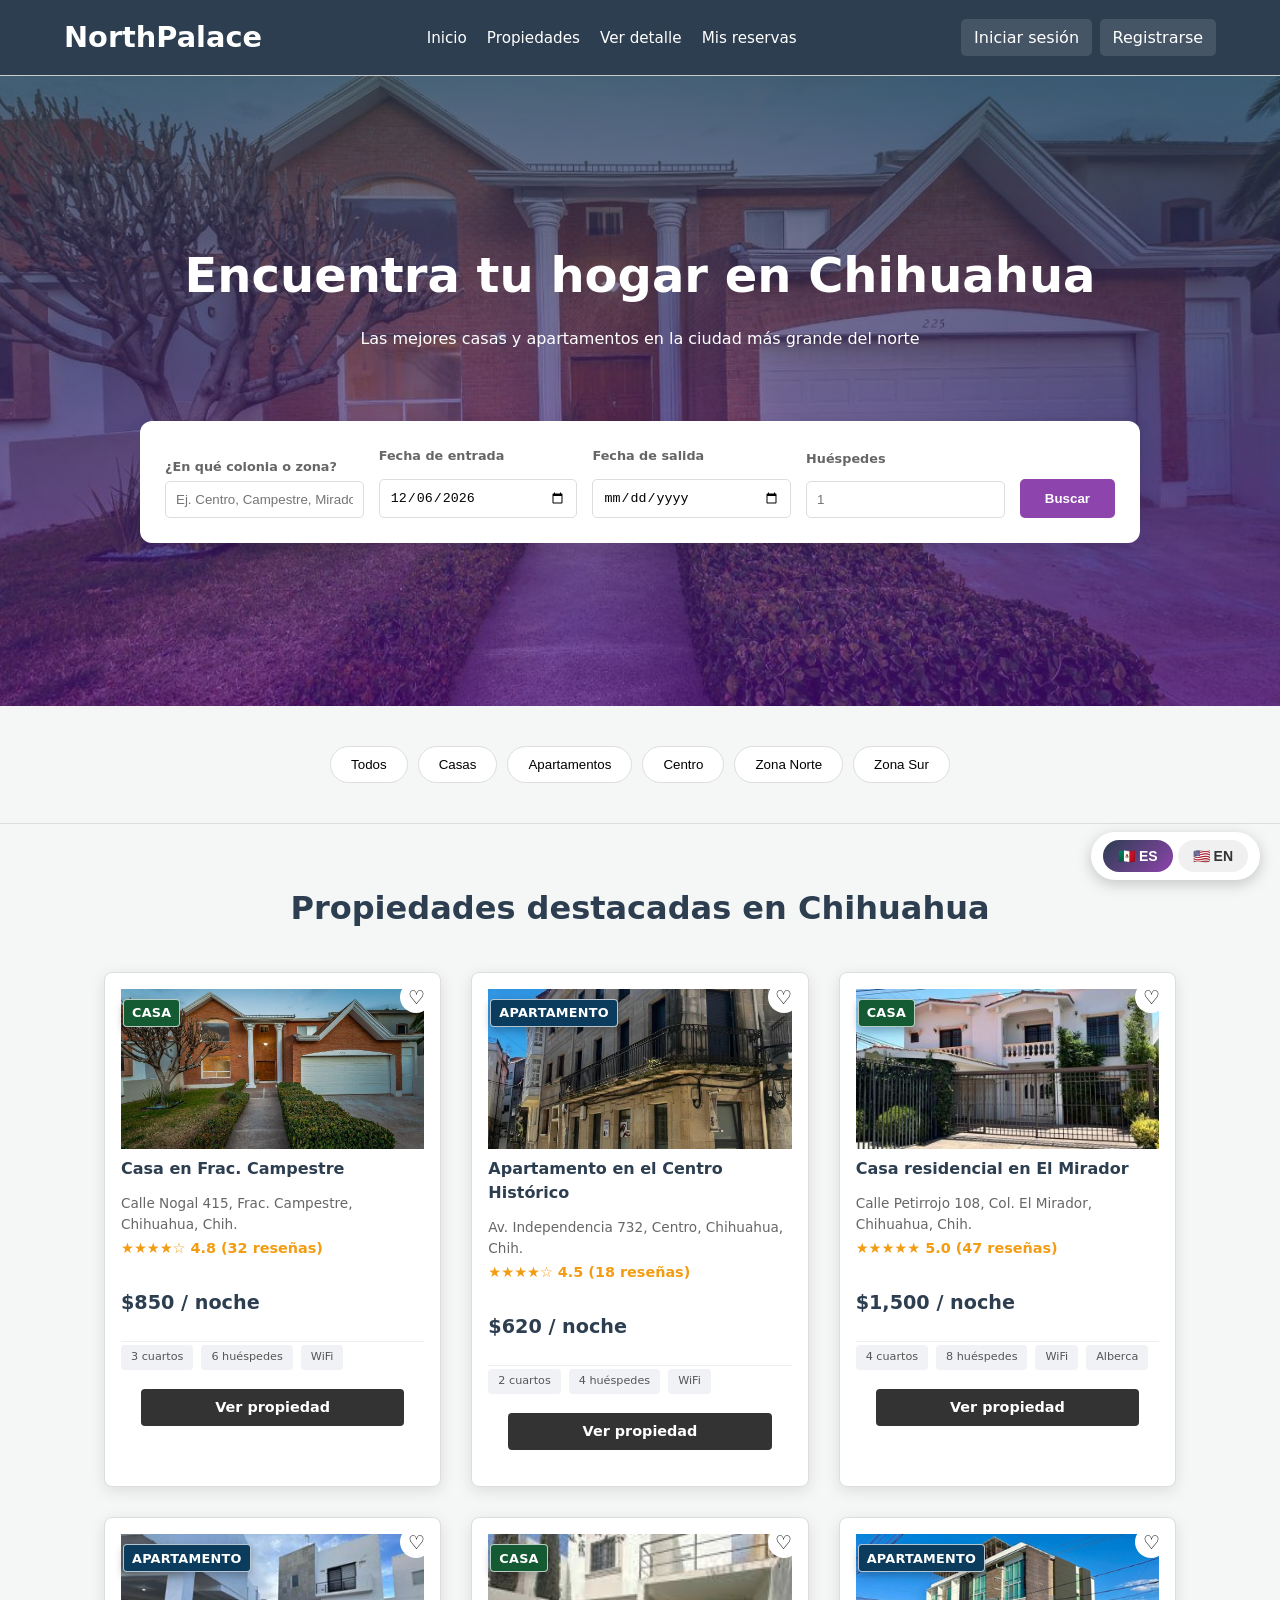
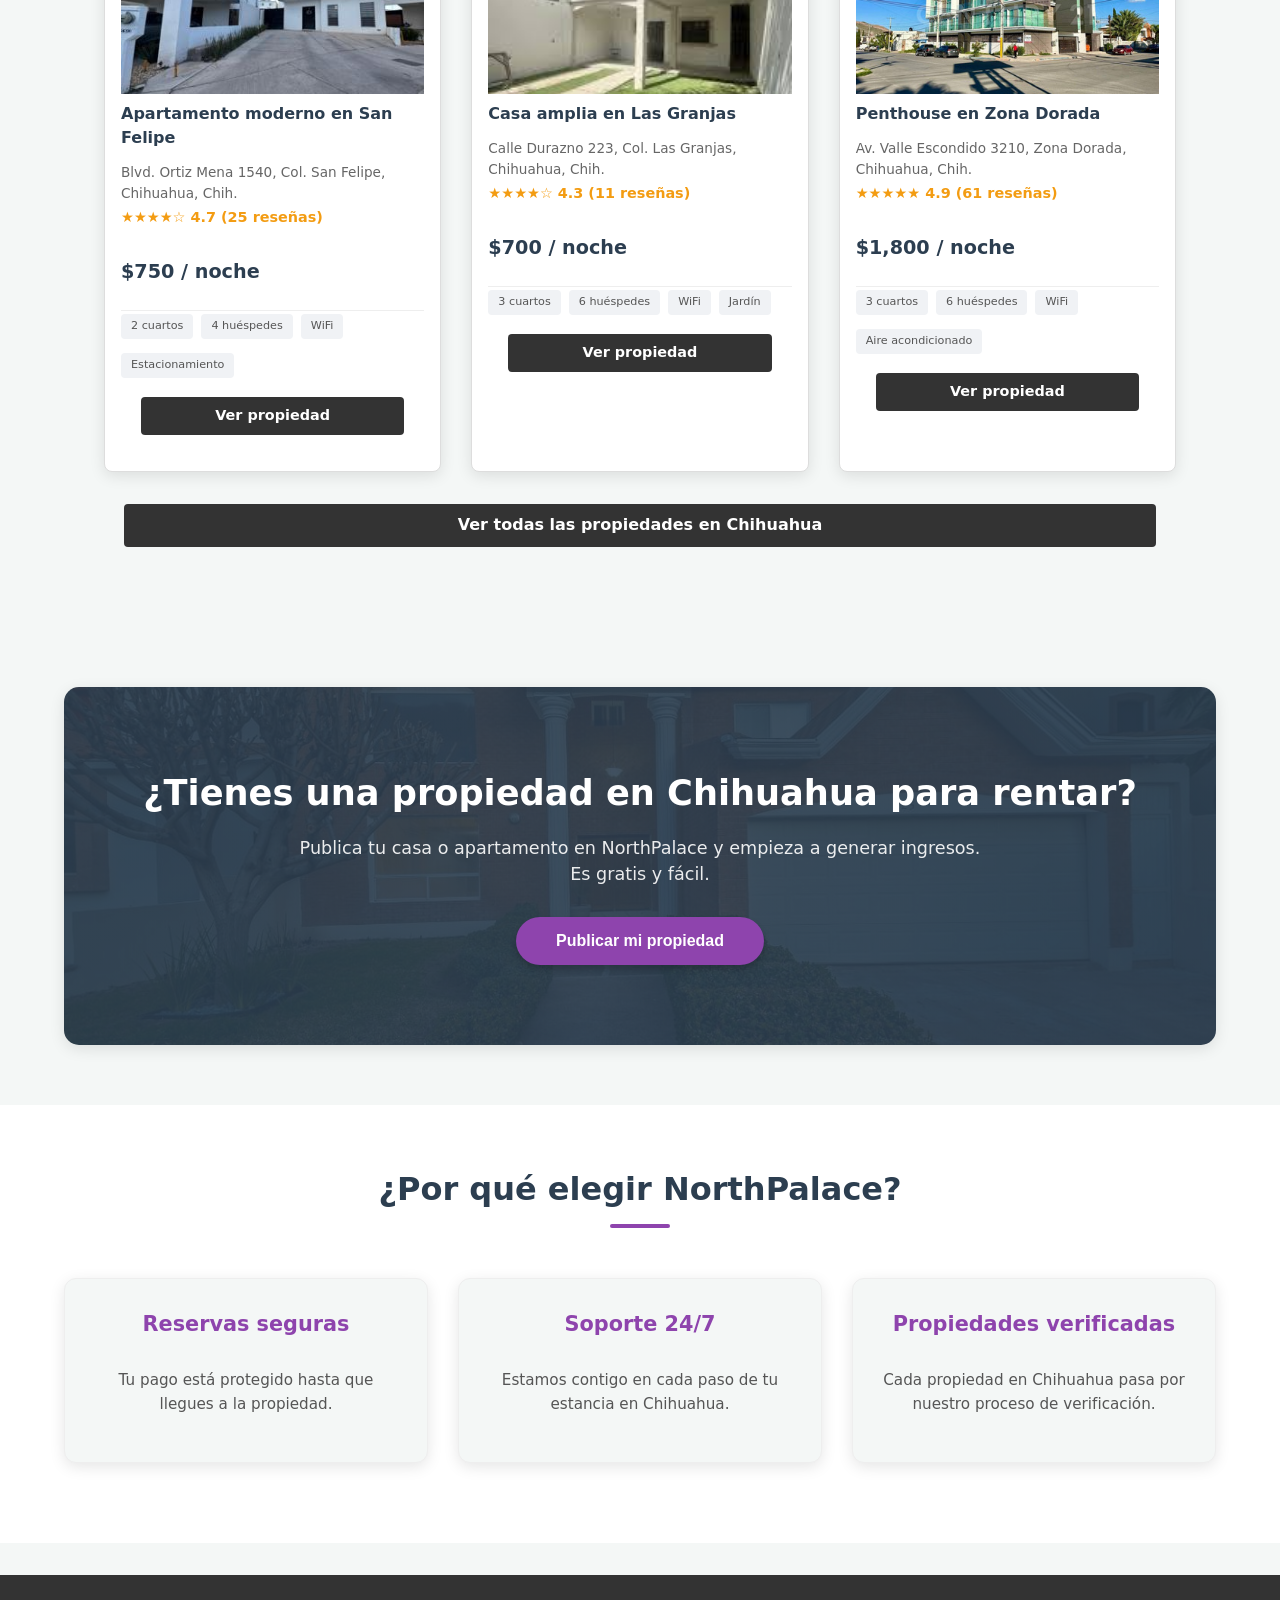
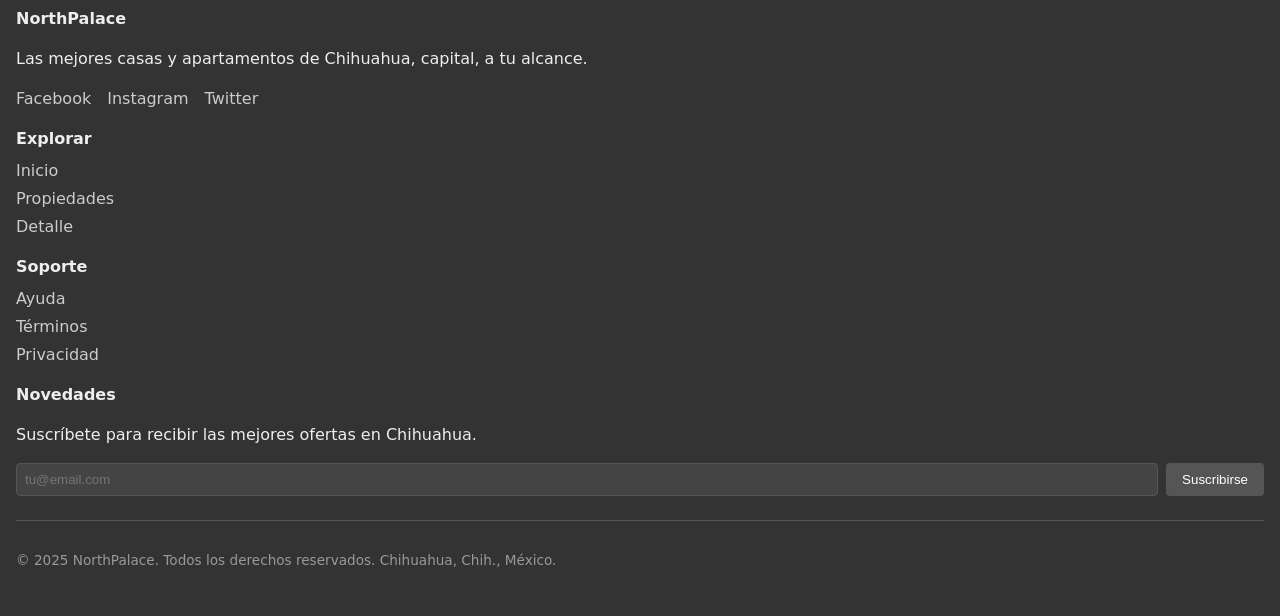
==== commit 7022befc: "espero q jale" ====
--- a/index.html
+++ b/index.html
@@ -139,7 +139,7 @@
 
       <!-- CARD 1 -->
       <article id="card-prop-1" data-tipo="casa">
-        <img src="img/casa1.jpg" alt="Casa en Fraccionamiento Campestre Chihuahua" />
+        <img src="Imagenes/Casa Campestre.jpg" alt="Casa en Fraccionamiento Campestre Chihuahua" />
         <button type="button" id="fav-1" data-id="1" aria-label="Agregar a favoritos">&#9825;</button>
         <span id="badge-1">Casa</span>
 
@@ -166,7 +166,7 @@
 
       <!-- CARD 2 -->
       <article id="card-prop-2" data-tipo="apartamento">
-        <img src="img/apartamento1.jpg" alt="Apartamento en Centro Histórico Chihuahua" />
+        <img src="Imagenes/Apatamento Centro Histórico.jpg" alt="Apartamento en Centro Histórico Chihuahua" />
         <button type="button" id="fav-2" data-id="2" aria-label="Agregar a favoritos">&#9825;</button>
         <span id="badge-2">Apartamento</span>
 
@@ -193,7 +193,7 @@
 
       <!-- CARD 3 -->
       <article id="card-prop-3" data-tipo="casa">
-        <img src="img/casa2.jpg" alt="Casa residencial en El Mirador Chihuahua" />
+        <img src="Imagenes/Casa el Mirador.jpg" alt="Casa residencial en El Mirador Chihuahua" />
         <button type="button" id="fav-3" data-id="3" aria-label="Agregar a favoritos">&#9825;</button>
         <span id="badge-3">Casa</span>
 
@@ -221,7 +221,7 @@
 
       <!-- CARD 4 -->
       <article id="card-prop-4" data-tipo="apartamento">
-        <img src="img/apartamento2.jpg" alt="Apartamento moderno en San Felipe Chihuahua" />
+        <img src="Imagenes/Apartamento San Felipe.jpeg" alt="Apartamento moderno en San Felipe Chihuahua" />
         <button type="button" id="fav-4" data-id="4" aria-label="Agregar a favoritos">&#9825;</button>
         <span id="badge-4">Apartamento</span>
 
@@ -249,7 +249,7 @@
 
       <!-- CARD 5 -->
       <article id="card-prop-5" data-tipo="casa">
-        <img src="img/casa3.jpg" alt="Casa amplia en Las Granjas Chihuahua" />
+        <img src="Imagenes/Casa las Granjas.jfif" alt="Casa amplia en Las Granjas Chihuahua" />
         <button type="button" id="fav-5" data-id="5" aria-label="Agregar a favoritos">&#9825;</button>
         <span id="badge-5">Casa</span>
 
@@ -277,7 +277,7 @@
 
       <!-- CARD 6 -->
       <article id="card-prop-6" data-tipo="apartamento">
-        <img src="img/apartamento3.jpg" alt="Penthouse en Zona Dorada Chihuahua" />
+        <img src="Imagenes/Penthouse Zona Dorada.jpg" alt="Penthouse en Zona Dorada Chihuahua" />
         <button type="button" id="fav-6" data-id="6" aria-label="Agregar a favoritos">&#9825;</button>
         <span id="badge-6">Apartamento</span>
 
@@ -617,21 +617,9 @@
   </footer>
   <!-- FIN FOOTER -->
 
-  <!-- ================================================
-       COMPAÑERO DE JS: enlaza aquí tu archivo
-       <script src="js/script.js"></script>
-
-       Funciones que el HTML espera:
-         - Validar buscador        → id="btn-buscar"
-         - Filtrar cards           → botones id="filtro-*" + data-tipo
-         - Favoritos               → botones id="fav-*"
-         - Newsletter              → id="btn-newsletter"
-         - Abrir modal             → id="btn-publicar" → modal.showModal()
-         - Cerrar modal            → id="btn-cerrar-modal" y id="btn-cancelar-modal" → modal.close()
-         - Validar y enviar modal  → id="btn-enviar-publicar"
-         - Éxito publicar          → mostrar id="mensaje-publicar-ok"
-         - Error publicar          → mostrar id="error-publicar"
-       ================================================ -->
+  <!-- JS -->
+  <script src="js/data.js"></script>
+  <script src="js/i18n.js"></script>
   <script src="js/script.js"></script>
 
 </body>
--- a/css/styles.css
+++ b/css/styles.css
@@ -42,7 +42,13 @@
 #grid-propiedades address { font-style: normal; font-size: 0.85rem; color: #666; margin: 0.25rem 0; }
 #grid-propiedades ul { list-style: none; padding: 0; margin: 0.5rem 0; font-size: 0.9rem; }
 #grid-propiedades ul li { margin: 0.2rem 0; }
-#grid-propiedades [id^="badge"] { display: inline-block; padding: 0.2rem 0.5rem; background: #eee; font-size: 0.8rem; border-radius: 4px; margin: 0.5rem 0; }
+#grid-propiedades [id^="badge"] {
+  display: inline-block;
+  padding: 0.2rem 0.5rem;
+  font-size: 0.8rem;
+  border-radius: 4px;
+  margin: 0.5rem 0;
+}
 #grid-propiedades [id^="btn-ver"] { display: inline-block; margin-top: 0.5rem; padding: 0.5rem 1rem; background: #333; color: #fff; text-decoration: none; border-radius: 4px; font-size: 0.9rem; }
 #grid-propiedades button[aria-label] { position: absolute; top: 0.5rem; right: 0.5rem; background: #fff; border: none; font-size: 1.2rem; cursor: pointer; padding: 0.25rem; }
 #grid-propiedades article { position: relative; }
@@ -188,7 +194,35 @@
 #form-resena label { display: block; margin: 0.5rem 0 0.2rem; }
 #form-resena input[type="text"], #form-resena textarea { width: 100%; padding: 0.5rem; border: 1px solid #ccc; border-radius: 4px; }
 #form-resena textarea { min-height: 80px; resize: vertical; }
-#estrellas-interactivas { font-size: 1.5rem; cursor: pointer; }
+/* Estrellas de valoración para reseñas */
+.estrellas-rating {
+  display: inline-flex;
+  gap: 4px;
+  align-items: center;
+  font-size: 1.5rem;
+  cursor: pointer;
+}
+.estrellas-rating .estrella-seleccionable {
+  display: inline-flex;
+  padding: 2px;
+  border: none;
+  background: none;
+  cursor: pointer;
+  color: #ccc;
+  transition: color 0.15s ease, transform 0.1s ease;
+}
+.estrellas-rating .estrella-seleccionable:hover {
+  transform: scale(1.1);
+}
+.estrellas-rating .estrella-seleccionable.activa {
+  color: #ffc107;
+}
+.estrella-svg {
+  width: 1.5em;
+  height: 1.5em;
+  display: block;
+  pointer-events: none;
+}
 #btn-enviar-resena { padding: 0.5rem 1rem; background: #333; color: #fff; border: none; border-radius: 4px; cursor: pointer; margin-top: 0.5rem; }
 #error-resena { color: #c00; }
 #mensaje-resena-ok { color: #060; }
@@ -225,3 +259,918 @@
 .btn-cancelar-reserva { margin-top: 1rem; padding: 0.5rem 1rem; background: transparent; color: #666; border: 1px solid #999; border-radius: 4px; cursor: pointer; font-size: 0.9rem; }
 .btn-cancelar-reserva:hover { background: #f5f5f5; color: #333; }
 #resumen-acciones { margin-top: 1.5rem; padding-top: 1rem; border-top: 1px solid #ddd; }
+
+/* =====================================================
+   ESTILOS AVANZADOS NORTHPALACE (UNIFICADOS)
+   Basados en style_index.css, style_propiedad.css,
+   style_detalles.css y style_confirmacion.css
+   ===================================================== */
+
+/* ---------- Paleta y variables globales ---------- */
+:root {
+  --primary: #2c3e50;
+  --secondary: #8e44ad;
+  --accent-casa: #27ae60;
+  --accent-apto: #2980b9;
+  --white: #ffffff;
+  --bg-light: #f4f7f6;
+  --text: #333;
+  --shadow: 0 4px 15px rgba(0, 0, 0, 0.1);
+}
+
+body {
+  font-family: "Segoe UI", system-ui, sans-serif;
+  background-color: var(--bg-light);
+  color: var(--text);
+}
+
+/* ---------- NAVBAR (mejorado, mismos IDs) ---------- */
+#encabezado {
+  background: var(--primary);
+  padding: 1rem 5%;
+  position: sticky;
+  top: 0;
+  z-index: 1000;
+}
+
+#navbar {
+  display: flex;
+  flex-wrap: wrap;
+  align-items: center;
+  justify-content: space-between;
+  gap: 1rem;
+  max-width: 1200px;
+  margin: 0 auto;
+}
+
+#logo {
+  font-weight: bold;
+  font-size: 1.8rem;
+  text-decoration: none;
+  color: var(--white);
+}
+
+#menu-nav {
+  display: flex;
+  list-style: none;
+  margin: 0;
+  padding: 0;
+  gap: 20px;
+}
+
+#menu-nav a {
+  color: var(--white);
+  text-decoration: none;
+  font-size: 0.95rem;
+}
+
+#menu-nav a:hover {
+  color: var(--secondary);
+}
+
+#botones-sesion {
+  display: flex;
+  gap: 0.5rem;
+}
+
+#botones-sesion a {
+  padding: 0.4rem 0.8rem;
+  border-radius: 5px;
+  text-decoration: none;
+  background: rgba(255, 255, 255, 0.12);
+  color: #fff;
+}
+
+#btn-registro {
+  background: var(--secondary);
+}
+
+/* ---------- HOME: HERO Y BUSCADOR ---------- */
+#hero {
+  height: 70vh;
+  background: linear-gradient(rgba(44, 62, 80, 0.7), rgba(106, 13, 173, 0.5)),
+    url("../Imagenes/Casa Campestre.jpg") center/cover;
+  display: flex;
+  flex-direction: column;
+  justify-content: center;
+  align-items: center;
+  text-align: center;
+  color: white;
+  padding: 0 20px;
+}
+
+#hero-texto h1 {
+  font-size: 3rem;
+  margin-bottom: 10px;
+}
+
+#buscador {
+  background: var(--white);
+  padding: 25px;
+  border-radius: 12px;
+  display: flex;
+  flex-wrap: wrap;
+  gap: 15px;
+  width: 90%;
+  max-width: 1000px;
+  margin-top: 30px;
+  box-shadow: var(--shadow);
+  color: var(--text);
+  align-items: flex-end;
+}
+
+#buscador div {
+  display: flex;
+  flex-direction: column;
+  flex: 1;
+  min-width: 150px;
+  text-align: left;
+}
+
+#buscador label {
+  font-size: 0.8rem;
+  font-weight: bold;
+  margin-bottom: 5px;
+  color: #666;
+}
+
+#buscador input {
+  padding: 10px;
+  border: 1px solid #ddd;
+  border-radius: 5px;
+}
+
+#btn-buscar {
+  background: var(--secondary);
+  color: white;
+  border: none;
+  padding: 12px 25px;
+  border-radius: 5px;
+  cursor: pointer;
+  font-weight: bold;
+}
+
+/* ---------- HOME: FILTROS RÁPIDOS ---------- */
+#filtros-rapidos {
+  padding: 40px 5%;
+  text-align: center;
+}
+
+#lista-filtros {
+  display: flex;
+  justify-content: center;
+  gap: 10px;
+  flex-wrap: wrap;
+}
+
+#lista-filtros button {
+  padding: 10px 20px;
+  border: 1px solid #ddd;
+  background: white;
+  border-radius: 25px;
+  cursor: pointer;
+  transition: 0.3s;
+}
+
+#lista-filtros button:hover,
+#lista-filtros button.activo {
+  background: var(--secondary);
+  color: white;
+  border-color: var(--secondary);
+}
+
+/* ---------- HOME: GRID DE PROPIEDADES DESTACADAS ---------- */
+#propiedades-destacadas {
+  padding: 60px 5%;
+}
+
+#propiedades-destacadas h2 {
+  margin-bottom: 40px;
+  text-align: center;
+  font-size: 2rem;
+  color: var(--primary);
+}
+
+#grid-propiedades {
+  display: grid;
+  grid-template-columns: repeat(auto-fill, minmax(280px, 1fr));
+  gap: 30px;
+  max-width: 1200px;
+  margin: 0 auto;
+}
+
+article {
+  background: white;
+  border-radius: 12px;
+  overflow: hidden;
+  box-shadow: var(--shadow);
+  position: relative;
+  transition: transform 0.3s ease;
+  display: flex;
+  flex-direction: column;
+  border: 1px solid #eee;
+}
+
+article:hover {
+  transform: translateY(-10px);
+}
+
+article img {
+  width: 100%;
+  height: 200px;
+  object-fit: cover;
+}
+
+[id^="badge-"],
+[id^="badge-tipo-"] {
+  position: absolute;
+  top: 18px;
+  left: 18px;
+  padding: 6px 14px;
+  border-radius: 999px;
+  color: #fff;
+  font-size: 0.85rem;
+  font-weight: 600;
+  letter-spacing: 0.02em;
+  background: var(--accent-casa);
+  box-shadow: 0 4px 8px rgba(0, 0, 0, 0.25);
+  border: 1px solid rgba(255, 255, 255, 0.7);
+}
+
+article[data-tipo="casa"] [id^="badge"],
+article[data-tipo="casa"] [id^="badge-tipo"] {
+  background: #145a32; /* verde mucho más oscuro para alto contraste */
+  text-transform: uppercase;
+}
+
+article[data-tipo="apartamento"] [id^="badge"],
+article[data-tipo="apartamento"] [id^="badge-tipo"] {
+  background: #0b3c5d; /* azul marino intenso para alto contraste */
+  text-transform: uppercase;
+}
+
+[id^="fav-"] {
+  position: absolute;
+  top: 15px;
+  right: 15px;
+  background: rgba(255, 255, 255, 0.9);
+  border: none;
+  width: 32px;
+  height: 32px;
+  border-radius: 50%;
+  cursor: pointer;
+  display: flex;
+  align-items: center;
+  justify-content: center;
+}
+
+.info-card {
+  padding: 20px;
+  flex-grow: 1;
+  display: flex;
+  flex-direction: column;
+}
+
+article h3 {
+  font-size: 1.15rem;
+  margin-bottom: 5px;
+  color: var(--primary);
+}
+
+address {
+  font-style: normal;
+  color: #777;
+  font-size: 0.85rem;
+  margin-bottom: 10px;
+}
+
+[id^="rating-"] {
+  color: #f39c12;
+  font-weight: bold;
+  font-size: 0.9rem;
+  margin-bottom: 10px;
+}
+
+[id^="precio-"] {
+  font-size: 1.2rem;
+  font-weight: bold;
+  color: var(--primary);
+  margin-bottom: 15px;
+}
+
+[id^="caracteristicas-"] {
+  list-style: none;
+  display: flex;
+  flex-wrap: wrap;
+  gap: 8px;
+  margin-top: auto;
+  padding-top: 15px;
+  border-top: 1px solid #eee;
+}
+
+[id^="caracteristicas-"] li {
+  background: #f0f2f5;
+  padding: 4px 10px;
+  border-radius: 4px;
+  font-size: 0.7rem;
+  color: #555;
+}
+
+[id^="btn-ver-"] {
+  display: block;
+  text-align: center;
+  background: var(--primary);
+  color: white;
+  text-decoration: none;
+  margin: 15px 20px 20px;
+  padding: 12px;
+  border-radius: 8px;
+  font-weight: bold;
+  transition: background 0.3s;
+}
+
+[id^="btn-ver-"]:hover {
+  background: #34495e;
+}
+
+/* ---------- HOME: MODAL PUBLICAR PROPIEDAD ---------- */
+#modal-publicar {
+  border: none;
+  border-radius: 15px;
+  width: 90%;
+  max-width: 600px;
+  padding: 0;
+  margin: auto;
+}
+
+#modal-publicar::backdrop {
+  background: rgba(0, 0, 0, 0.6);
+}
+
+#modal-encabezado {
+  background: var(--primary);
+  color: white;
+  padding: 20px;
+  display: flex;
+  justify-content: space-between;
+  align-items: center;
+}
+
+#modal-cuerpo {
+  padding: 25px;
+  max-height: 70vh;
+  overflow-y: auto;
+}
+
+#modal-cuerpo fieldset {
+  border: 1px solid #ddd;
+  padding: 15px;
+  border-radius: 8px;
+  margin-bottom: 20px;
+}
+
+#modal-cuerpo legend {
+  font-weight: bold;
+  padding: 0 10px;
+  color: var(--secondary);
+}
+
+#modal-cuerpo label {
+  display: block;
+  margin: 10px 0 5px;
+  font-size: 0.9rem;
+}
+
+#modal-cuerpo input,
+#modal-cuerpo select,
+#modal-cuerpo textarea {
+  width: 100%;
+  padding: 10px;
+  border: 1px solid #ccc;
+  border-radius: 5px;
+}
+
+#modal-acciones {
+  display: flex;
+  gap: 10px;
+  margin-top: 20px;
+}
+
+#btn-enviar-publicar {
+  background: var(--secondary);
+  color: white;
+  border: none;
+  padding: 12px;
+  flex: 2;
+  border-radius: 5px;
+  cursor: pointer;
+}
+
+#btn-cancelar-modal {
+  background: #eee;
+  border: none;
+  padding: 12px;
+  flex: 1;
+  border-radius: 5px;
+  cursor: pointer;
+}
+
+/* ---------- HOME: BANNER CTA Y BENEFICIOS ---------- */
+#banner-cta {
+  background-color: var(--primary);
+  background-image: linear-gradient(
+      rgba(44, 62, 80, 0.9),
+      rgba(44, 62, 80, 0.9)
+    ),
+    url("../Imagenes/Casa Campestre.jpg");
+  background-size: cover;
+  background-position: center;
+  color: white;
+  text-align: center;
+  padding: 80px 5%;
+  border-radius: 15px;
+  margin: 60px 5%;
+  box-shadow: var(--shadow);
+}
+
+#banner-cta h2 {
+  font-size: 2.2rem;
+  margin-bottom: 15px;
+  font-weight: bold;
+}
+
+#banner-cta p {
+  font-size: 1.1rem;
+  max-width: 700px;
+  margin: 0 auto 30px;
+  opacity: 0.9;
+}
+
+#btn-publicar {
+  background-color: var(--secondary);
+  color: white;
+  border: none;
+  padding: 15px 40px;
+  font-size: 1rem;
+  font-weight: bold;
+  border-radius: 30px;
+  cursor: pointer;
+  transition: transform 0.2s, background 0.3s;
+  box-shadow: 0 4px 6px rgba(0, 0, 0, 0.2);
+}
+
+#btn-publicar:hover {
+  background-color: #a55eea;
+  transform: translateY(-3px) scale(1.03);
+}
+
+#beneficios {
+  padding: 60px 5% 80px;
+  background-color: var(--white);
+}
+
+#beneficios h2 {
+  text-align: center;
+  color: var(--primary);
+  margin-bottom: 50px;
+  font-size: 2rem;
+  position: relative;
+  padding-bottom: 15px;
+}
+
+#beneficios h2::after {
+  content: "";
+  position: absolute;
+  bottom: 0;
+  left: 50%;
+  transform: translateX(-50%);
+  width: 60px;
+  height: 4px;
+  background-color: var(--secondary);
+  border-radius: 2px;
+}
+
+#grid-beneficios {
+  display: grid;
+  grid-template-columns: repeat(auto-fit, minmax(280px, 1fr));
+  gap: 30px;
+  max-width: 1200px;
+  margin: 0 auto;
+}
+
+#grid-beneficios article {
+  background: var(--bg-light);
+  padding: 30px;
+  border-radius: 12px;
+  text-align: center;
+  transition: box-shadow 0.3s, transform 0.3s;
+  border: 1px solid #eee;
+}
+
+#grid-beneficios article:hover {
+  box-shadow: 0 10px 20px rgba(0, 0, 0, 0.08);
+  transform: translateY(-5px);
+}
+
+#grid-beneficios h3 {
+  color: var(--secondary);
+  font-size: 1.3rem;
+  margin-bottom: 12px;
+}
+
+#grid-beneficios p {
+  color: #555;
+  font-size: 0.95rem;
+  line-height: 1.6;
+}
+
+/* ---------- PÁGINA PROPIEDADES: ENCABEZADO Y BÚSQUEDA ---------- */
+#encabezado-pagina {
+  background: linear-gradient(rgba(44, 62, 80, 0.7), rgba(106, 13, 173, 0.5)),
+    url("../Imagenes/Casa Campestre.jpg") center/cover;
+  padding: 80px 5%;
+  text-align: center;
+  color: white;
+}
+
+#encabezado-pagina h1 {
+  font-size: 2.5rem;
+  margin-bottom: 10px;
+}
+
+#barra-busqueda {
+  background: white;
+  display: flex;
+  flex-wrap: wrap;
+  gap: 20px;
+  padding: 25px 5%;
+  margin: -40px 5% 40px;
+  border-radius: 12px;
+  box-shadow: var(--shadow);
+  align-items: flex-end;
+  position: relative;
+  z-index: 10;
+}
+
+#barra-busqueda div {
+  flex: 1;
+  min-width: 150px;
+}
+
+#barra-busqueda label {
+  display: block;
+  font-size: 0.8rem;
+  font-weight: bold;
+  color: #666;
+  margin-bottom: 5px;
+}
+
+#barra-busqueda input {
+  width: 100%;
+  padding: 10px;
+  border: 1px solid #ddd;
+  border-radius: 6px;
+}
+
+#btn-buscar-prop {
+  background: var(--primary);
+  color: white;
+  border: none;
+  padding: 12px 30px;
+  border-radius: 6px;
+  cursor: pointer;
+  font-weight: bold;
+  transition: transform 0.2s;
+}
+
+#btn-buscar-prop:hover {
+  transform: scale(1.05);
+}
+
+/* ---------- PÁGINA PROPIEDADES: LAYOUT Y TABLA ---------- */
+#contenido-principal {
+  display: grid;
+  grid-template-columns: 280px 1fr;
+  gap: 40px;
+  padding: 0 5% 60px;
+  max-width: 1400px;
+  margin: 0 auto;
+}
+
+#sidebar-filtros {
+  background: white;
+  padding: 25px;
+  border-radius: 12px;
+  height: fit-content;
+  position: sticky;
+  top: 100px;
+  border: 1px solid #eee;
+  box-shadow: var(--shadow);
+}
+
+#sidebar-filtros h2 {
+  font-size: 1.2rem;
+  margin-bottom: 20px;
+  border-bottom: 2px solid var(--primary);
+  padding-bottom: 10px;
+}
+
+#sidebar-filtros h3 {
+  font-size: 1rem;
+  margin: 20px 0 10px;
+  color: var(--primary);
+}
+
+#tabla-disponibilidad {
+  width: 100%;
+  border-collapse: collapse;
+  background: white;
+  border-radius: 8px;
+  overflow: hidden;
+  font-size: 0.85rem;
+  box-shadow: var(--shadow);
+}
+
+#tabla-disponibilidad thead {
+  background: var(--primary);
+  color: white;
+}
+
+#tabla-disponibilidad th,
+#tabla-disponibilidad td {
+  padding: 15px;
+  text-align: left;
+  border-bottom: 1px solid #eee;
+}
+
+.disponible {
+  color: var(--accent-casa);
+  font-weight: bold;
+}
+
+.ocupado {
+  color: #e74c3c;
+  font-style: italic;
+  font-weight: bold;
+}
+
+/* ---------- PÁGINA DETALLE: LAYOUT PRINCIPAL ---------- */
+#contenido-detalle {
+  display: flex;
+  flex-wrap: wrap;
+  gap: 30px;
+  padding: 30px 5% 50px;
+  max-width: 1300px;
+  margin: 0 auto;
+  align-items: flex-start;
+}
+
+#galeria {
+  flex: 2;
+  min-width: 500px;
+  margin: 0;
+}
+
+#img-principal {
+  width: 100%;
+  height: 500px;
+  object-fit: cover;
+  border-radius: 20px;
+  box-shadow: var(--shadow);
+  border: 1px solid rgba(0, 0, 0, 0.06);
+}
+
+#panel-reserva {
+  flex: 1;
+  min-width: 320px;
+  background: #fff;
+  border-radius: 20px;
+  padding: 30px;
+  box-shadow: var(--shadow);
+  color: #333;
+  height: fit-content;
+}
+
+#info-propiedad {
+  flex: 1 1 100%;
+  background: #fafafa;
+  border-radius: 20px;
+  padding: 30px;
+  margin-top: 10px;
+  border: 1px solid #eee;
+}
+
+#info-propiedad h2 {
+  margin: 10px 0 20px;
+  border-bottom: 2px solid var(--secondary);
+  display: inline-block;
+  padding-bottom: 5px;
+}
+
+input[type="date"],
+input[type="number"],
+textarea {
+  width: 100%;
+  padding: 12px;
+  border: 1px solid #ccc;
+  border-radius: 8px;
+  margin-top: 8px;
+}
+
+#btn-reservar {
+  width: 100%;
+  padding: 15px;
+  background: linear-gradient(45deg, var(--secondary), #6a0dad);
+  color: white;
+  border: none;
+  border-radius: 12px;
+  font-weight: bold;
+  cursor: pointer;
+  transition: transform 0.2s, box-shadow 0.2s;
+}
+
+#btn-reservar:hover {
+  transform: translateY(-2px);
+  box-shadow: 0 5px 15px rgba(142, 68, 173, 0.4);
+}
+
+/* ---------- PÁGINA CONFIRMACIÓN: BLOQUES PRINCIPALES ---------- */
+#seccion-exito {
+  text-align: center;
+  padding: 2rem 1rem;
+  border-bottom: 2px solid var(--secondary);
+}
+
+#icono-exito {
+  font-size: 4rem;
+  color: #27ae60;
+  background: white;
+  width: 80px;
+  height: 80px;
+  line-height: 80px;
+  border-radius: 50%;
+  margin: 0 auto 20px;
+  box-shadow: 0 0 20px rgba(39, 174, 96, 0.5);
+}
+
+#titulo-exito {
+  font-size: 2.2rem;
+  margin-bottom: 10px;
+}
+
+#subtitulo-exito {
+  font-size: 1.1rem;
+  opacity: 0.9;
+}
+
+#numero-confirmacion {
+  margin-top: 20px;
+  background: var(--secondary);
+  display: inline-block;
+  padding: 10px 20px;
+  border-radius: 10px;
+  color: #fff;
+}
+
+#resumen-reserva h2 {
+  text-align: center;
+  margin-bottom: 30px;
+}
+
+#resumen-propiedad {
+  display: flex;
+  gap: 20px;
+  background: white;
+  color: #333;
+  padding: 15px;
+  border-radius: 15px;
+  margin-bottom: 30px;
+}
+
+#resumen-img-propiedad {
+  width: 200px;
+  height: 130px;
+  object-fit: cover;
+  border-radius: 10px;
+}
+
+table {
+  width: 100%;
+  border-collapse: collapse;
+  margin-bottom: 25px;
+  background: #fafafa;
+  border-radius: 10px;
+  overflow: hidden;
+}
+
+th,
+td {
+  padding: 12px 15px;
+  text-align: left;
+  border-bottom: 1px solid #e0e0e0;
+}
+
+th {
+  font-weight: 600;
+  color: var(--secondary);
+  width: 40%;
+}
+
+#resumen-costo-total {
+  font-size: 1.4rem;
+  color: #27ae60;
+}
+
+#seccion-formulario-huesped {
+  background: #ffffff;
+  color: #333;
+  padding: 30px 20px;
+  border-radius: 20px;
+  max-width: 900px;
+  margin: 0 auto;
+  box-shadow: var(--shadow);
+}
+
+#mini-resumen {
+  display: flex;
+  align-items: center;
+  gap: 15px;
+  background: #f1f1f1;
+  padding: 10px;
+  border-radius: 12px;
+  margin-bottom: 20px;
+}
+
+#mini-img-propiedad {
+  width: 80px;
+  height: 60px;
+  border-radius: 8px;
+  object-fit: cover;
+}
+
+#seccion-formulario-huesped fieldset {
+  border: 1px solid #ddd;
+  border-radius: 12px;
+  padding: 20px;
+  margin-bottom: 20px;
+}
+
+#seccion-formulario-huesped legend {
+  font-weight: bold;
+  color: var(--secondary);
+  padding: 0 10px;
+}
+
+#seccion-formulario-huesped label {
+  display: block;
+  margin: 10px 0 5px;
+  font-weight: 500;
+}
+
+#campo-terminos {
+  margin: 20px 0;
+  display: flex;
+  align-items: center;
+  gap: 10px;
+}
+
+#btn-confirmar-reserva {
+  width: 100%;
+  padding: 18px;
+  background: linear-gradient(45deg, var(--secondary), #6a0dad);
+  color: white;
+  border: none;
+  border-radius: 12px;
+  font-size: 1.2rem;
+  font-weight: bold;
+  cursor: pointer;
+  transition: 0.3s;
+}
+
+#btn-confirmar-reserva:hover {
+  transform: scale(1.02);
+  box-shadow: 0 5px 15px rgba(142, 68, 173, 0.4);
+}
+
+#error-confirmacion {
+  color: #e74c3c;
+  font-weight: bold;
+  text-align: center;
+  margin-top: 15px;
+}
+
+#seccion-sin-reserva {
+  text-align: center;
+  padding: 60px 20px;
+}
+
+#btn-ir-propiedades {
+  display: inline-block;
+  margin-top: 20px;
+  padding: 15px 30px;
+  background: var(--secondary);
+  color: white;
+  text-decoration: none;
+  border-radius: 10px;
+  font-weight: bold;
+}
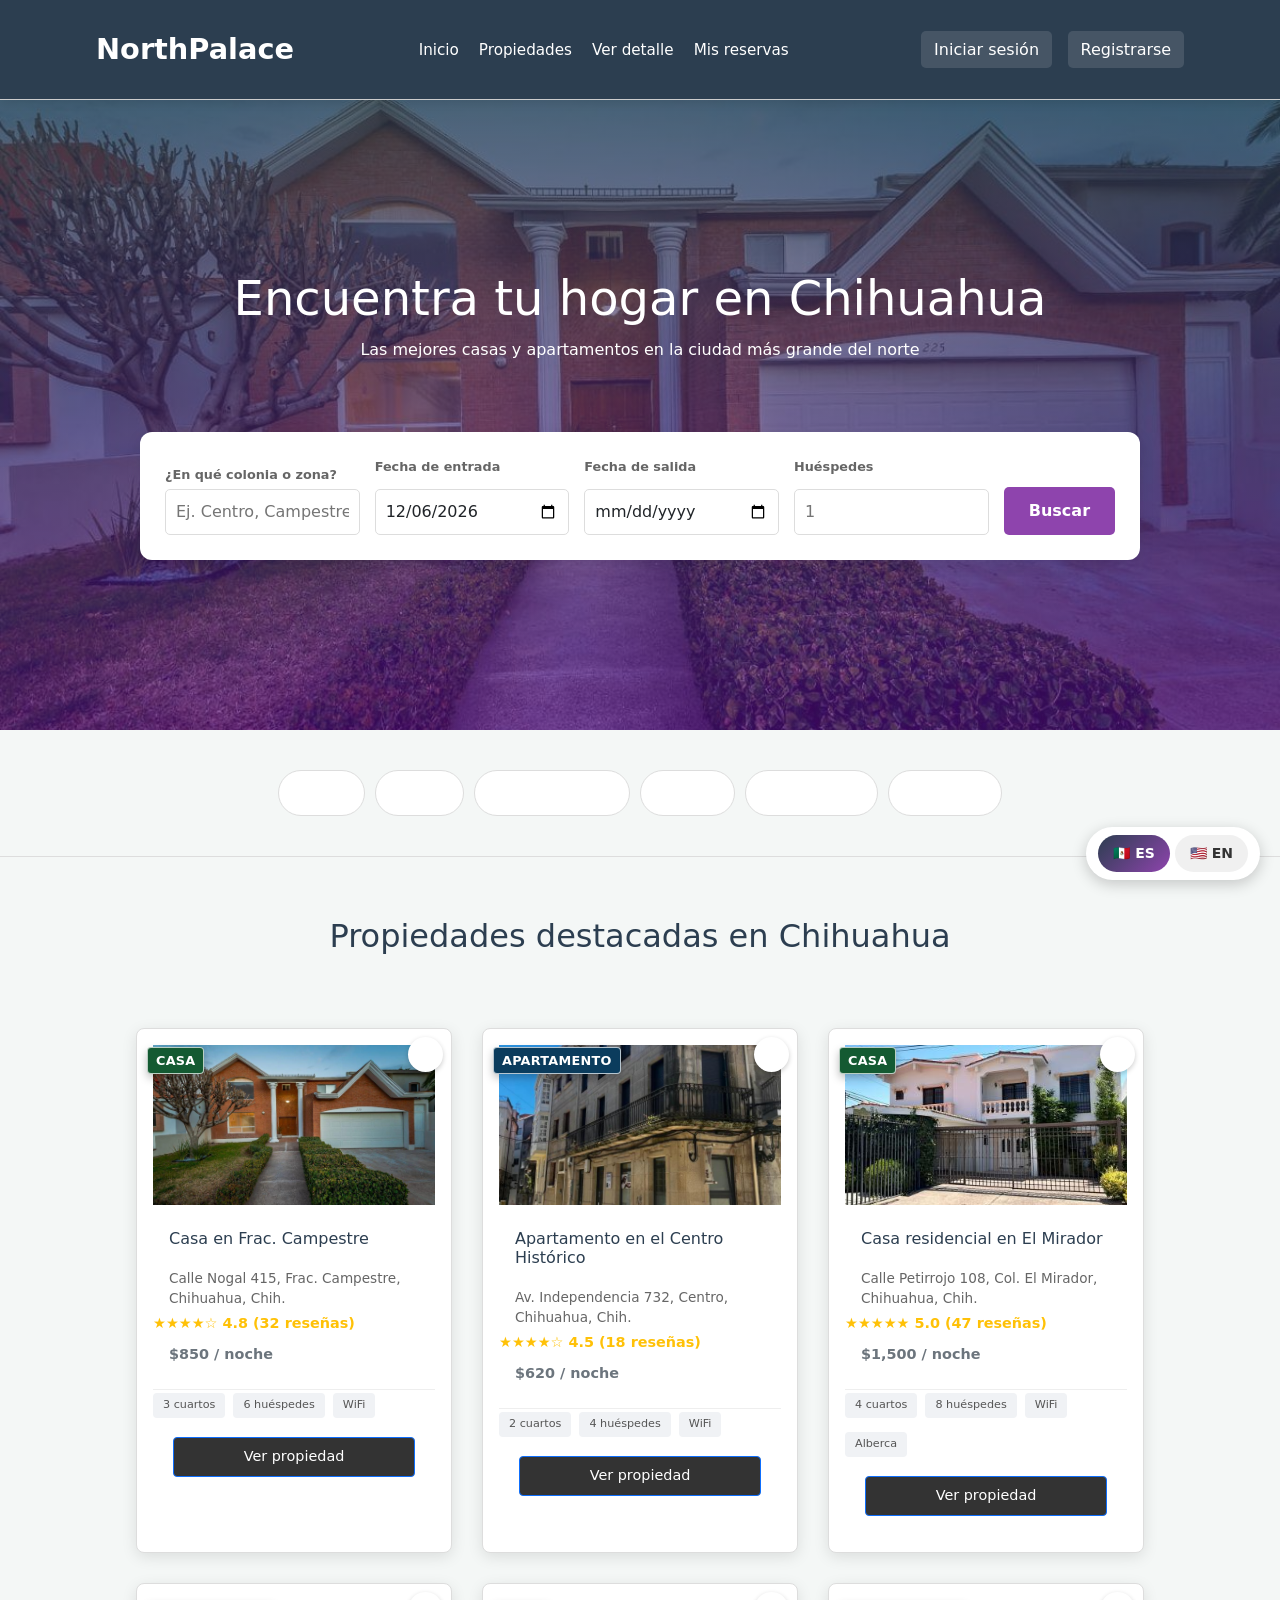
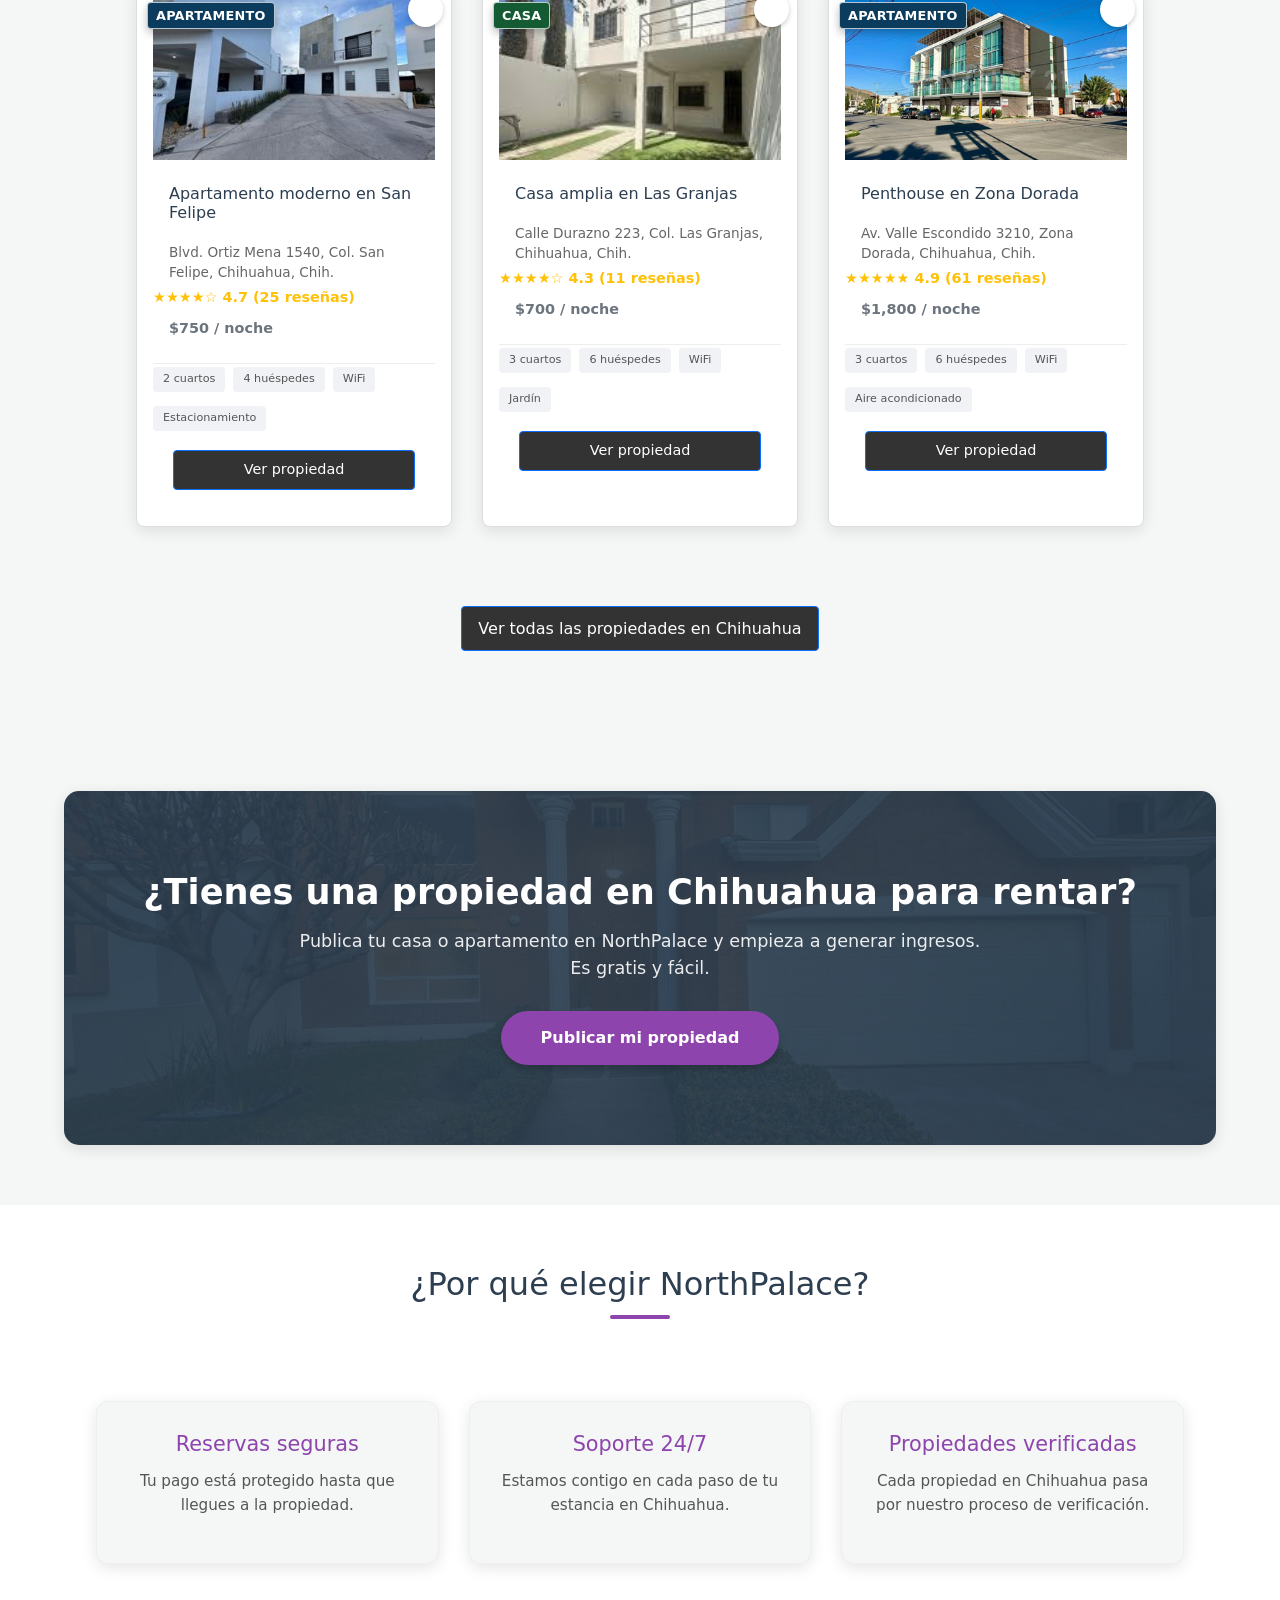
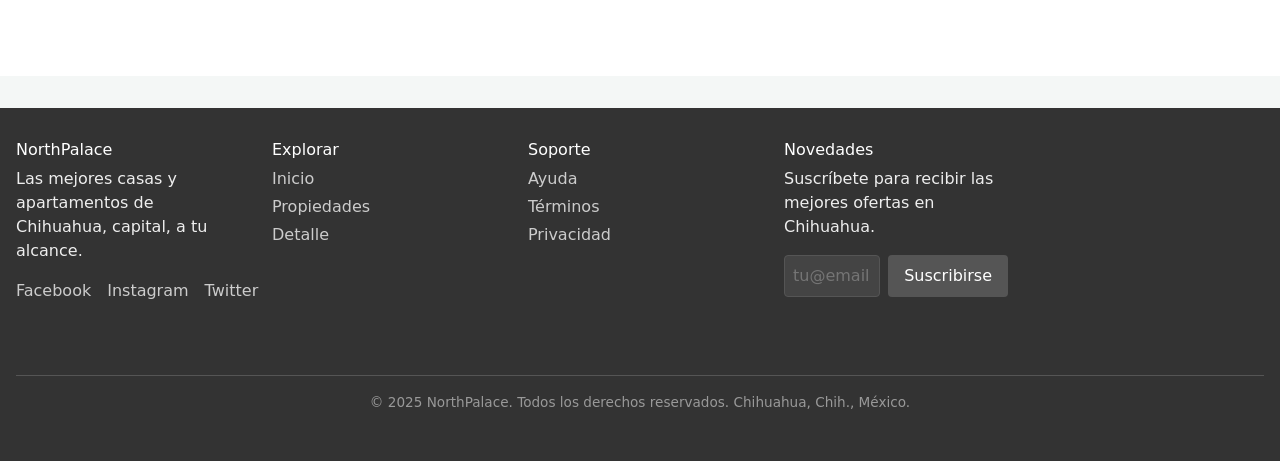
==== commit 6561d169: "todos los comentarios" ====
--- a/index.html
+++ b/index.html
@@ -1,6 +1,21 @@
 <!DOCTYPE html>
 <html lang="es">
 <head>
+  <!-- ================================================
+       ARCHIVO: index.html (Inicio)
+
+       Este documento contiene:
+       - Navbar global (navegación + botones de sesión)
+       - Hero con buscador (destino/fechas/huéspedes)
+       - Filtros rápidos (botones con data-filtro)
+       - Grid de propiedades destacadas (cards con data-tipo)
+       - Banner CTA + modal para publicar propiedad (dialog)
+       - Sección de beneficios + footer global
+
+       Los IDs declarados aquí son consumidos por `js/script.js`
+       (búsqueda, filtros, favoritos, modal publicar, newsletter, auth).
+       ================================================ -->
+
   <meta charset="UTF-8" />
   <meta name="viewport" content="width=device-width, initial-scale=1.0" />
   <title>NorthPalace - Tu hogar en Chihuahua</title>
--- a/css/styles.css
+++ b/css/styles.css
@@ -1,3 +1,331 @@
+ 
+/* ==========================================================================
+   ARCHIVO: css/styles.css (Hoja de estilos global)
+
+   Este archivo contiene los estilos globales del proyecto:
+   - Variables de color (paleta), tipografías y resets
+   - Layout y componentes compartidos (navbar, footer, cards, botones)
+   - Estilos específicos por página (index, propiedades, detalle, confirmación)
+   - Clases/IDs consumidos por el HTML y por componentes generados vía JS
+
+   Nota importante:
+   - Algunos estilos se basan en variables CSS (por ejemplo: --primary/--secondary)
+     que también son usadas por elementos inyectados por `js/script.js` y `js/i18n.js`.
+   ========================================================================== */
+
+/* Importación de Bootstrap 5 desde CDN para asegurar disponibilidad de variables */
+@import url('https://cdn.jsdelivr.net/npm/bootstrap@5.3.2/dist/css/bootstrap.min.css');
+
+:root {
+    --bs-primary: #0d6efd;
+    --bs-secondary: #6c757d;
+    --bs-dark: #212529;
+}
+
+body {
+    background-color: #f8f9fa;
+    font-family: 'Segoe UI', Tahoma, Geneva, Verdana, sans-serif;
+}
+
+/* ==========================================================================
+   1. NAVBAR & HEADER (Responsivo)
+   ========================================================================== */
+#encabezado {
+    background-color: #fff;
+    box-shadow: 0 2px 10px rgba(0,0,0,0.1);
+    position: sticky;
+    top: 0;
+    z-index: 1020;
+}
+
+#navbar {
+    display: flex;
+    justify-content: space-between;
+    align-items: center;
+    padding: 0.75rem 2rem;
+    max-width: 1320px;
+    margin: 0 auto;
+}
+
+#logo {
+    font-weight: 700;
+    font-size: 1.5rem;
+    color: var(--bs-primary);
+    text-decoration: none;
+}
+
+#menu-nav {
+    display: flex;
+    list-style: none;
+    margin: 0;
+    padding: 0;
+    gap: 1.5rem;
+}
+
+#menu-nav a {
+    text-decoration: none;
+    color: var(--bs-dark);
+    font-weight: 500;
+    transition: color 0.3s;
+}
+
+#menu-nav a:hover {
+    color: var(--bs-primary);
+}
+
+#botones-sesion a {
+    margin-left: 0.5rem;
+    padding: 0.5rem 1rem;
+    border-radius: 5px;
+    text-decoration: none;
+    display: inline-block;
+}
+
+#btn-login { color: var(--bs-primary); }
+#btn-registro { background-color: var(--bs-primary); color: white !important; }
+
+/* ==========================================================================
+   2. GRID SYSTEM & ESTRUCTURA (Respetando Row/Col)
+   ========================================================================== */
+#contenido-principal, #grid-propiedades, #grid-beneficios {
+    display: grid;
+    gap: 1.5rem;
+    padding: 2rem;
+    max-width: 1320px;
+    margin: 0 auto;
+}
+
+/* Grid de propiedades: Adaptable como .row-cols-1 .row-cols-md-3 */
+#grid-propiedades {
+    grid-template-columns: repeat(auto-fill, minmax(350px, 1fr));
+}
+
+/* Estructura de Sidebar (Aside + Main) */
+#contenido-principal {
+    display: flex;
+    flex-wrap: wrap;
+}
+
+#sidebar-filtros {
+    flex: 0 0 300px;
+    background: white;
+    padding: 1.5rem;
+    border-radius: 10px;
+    border: 1px solid #dee2e6;
+    height: fit-content;
+}
+
+#area-resultados {
+    flex: 1;
+    min-width: 300px;
+}
+
+/* ==========================================================================
+   3. CARDS (Estilo .card de Bootstrap)
+   ========================================================================== */
+article[id^="card"] {
+    background: white;
+    border: 1px solid #dee2e6;
+    border-radius: 0.5rem;
+    overflow: hidden;
+    transition: transform 0.3s, box-shadow 0.3s;
+    position: relative;
+    padding-bottom: 1rem;
+}
+
+article[id^="card"]:hover {
+    transform: translateY(-5px);
+    box-shadow: 0 10px 20px rgba(0,0,0,0.1);
+}
+
+article[id^="card"] img {
+    width: 100%;
+    height: 220px;
+    object-fit: cover;
+}
+
+article[id^="card"] h3 {
+    font-size: 1.25rem;
+    padding: 1rem 1rem 0.5rem;
+}
+
+article[id^="card"] address, article[id^="card"] p, article[id^="card"] ul {
+    padding: 0 1rem;
+    font-size: 0.9rem;
+    color: #6c757d;
+}
+
+/* Botón Favorito (Tooltip-like) */
+button[id^="fav"] {
+    position: absolute;
+    top: 10px;
+    right: 10px;
+    border: none;
+    background: white;
+    border-radius: 50%;
+    width: 35px;
+    height: 35px;
+    box-shadow: 0 2px 5px rgba(0,0,0,0.2);
+}
+
+/* Badges */
+span[id^="badge"] {
+    position: absolute;
+    top: 10px;
+    left: 10px;
+    background: var(--bs-primary);
+    color: white;
+    padding: 0.25rem 0.75rem;
+    border-radius: 20px;
+    font-size: 0.75rem;
+}
+
+/* ==========================================================================
+   4. FORMULARIOS Y VALIDACIÓN
+   ========================================================================== */
+input, select, textarea {
+    display: block;
+    width: 100%;
+    padding: 0.375rem 0.75rem;
+    font-size: 1rem;
+    font-weight: 400;
+    line-height: 1.5;
+    color: #212529;
+    background-color: #fff;
+    border: 1px solid #ced4da;
+    border-radius: 0.375rem;
+    transition: border-color .15s ease-in-out,box-shadow .15s ease-in-out;
+}
+
+input:focus {
+    border-color: #86b7fe;
+    outline: 0;
+    box-shadow: 0 0 0 0.25rem rgba(13,110,253,.25);
+}
+
+/* Clases de validación Bootstrap simuladas */
+[hidden] { display: none !important; }
+#error-busqueda, #error-busqueda-prop, #error-publicar, #error-resena, #error-confirmacion {
+    color: #dc3545;
+    font-size: 0.875rem;
+    margin-top: 0.5rem;
+}
+
+/* ==========================================================================
+   5. MODALS (Componente <dialog>)
+   ========================================================================== */
+dialog#modal-publicar {
+    border: none;
+    border-radius: 0.5rem;
+    padding: 0;
+    width: 90%;
+    max-width: 600px;
+    box-shadow: 0 0.5rem 1rem rgba(0, 0, 0, 0.5);
+}
+
+dialog::backdrop {
+    background: rgba(0, 0, 0, 0.5);
+}
+
+#modal-encabezado {
+    padding: 1rem;
+    border-bottom: 1px solid #dee2e6;
+    display: flex;
+    justify-content: space-between;
+    align-items: center;
+}
+
+#modal-cuerpo { padding: 1.5rem; }
+
+#modal-acciones {
+    padding: 1rem;
+    border-top: 1px solid #dee2e6;
+    text-align: right;
+}
+
+/* ==========================================================================
+   6. TABLAS (Estilo .table de Bootstrap)
+   ========================================================================== */
+table {
+    width: 100%;
+    margin-bottom: 1rem;
+    vertical-align: top;
+    border-color: #dee2e6;
+    border-collapse: collapse;
+}
+
+th { text-align: inherit; padding: 0.5rem; background: #e9ecef; }
+td { padding: 0.5rem; border-bottom: 1px solid #dee2e6; }
+
+/* ==========================================================================
+   7. BOTONES (Clases de Bootstrap)
+   ========================================================================== */
+button, .btn-ver-propiedad, a[id^="btn-ver"] {
+    display: inline-block;
+    font-weight: 400;
+    text-align: center;
+    vertical-align: middle;
+    cursor: pointer;
+    background-color: var(--bs-primary);
+    border: 1px solid var(--bs-primary);
+    color: white;
+    padding: 0.375rem 0.75rem;
+    font-size: 1rem;
+    border-radius: 0.375rem;
+    text-decoration: none;
+    transition: background-color 0.2s;
+}
+
+button:hover, a[id^="btn-ver"]:hover {
+    background-color: #0b5ed7;
+}
+
+#btn-limpiar-filtros, #btn-cancelar-modal {
+    background-color: #6c757d;
+    border-color: #6c757d;
+}
+
+/* ==========================================================================
+   8. FOOTER
+   ========================================================================== */
+#footer-principal {
+    background-color: #212529;
+    color: white;
+    padding: 4rem 2rem 1rem;
+    display: grid;
+    grid-template-columns: repeat(auto-fit, minmax(200px, 1fr));
+    gap: 2rem;
+    margin-top: 4rem;
+}
+
+#footer-principal h3, #footer-principal h4 { color: #fff; margin-bottom: 1.5rem; }
+#footer-principal ul { list-style: none; padding: 0; }
+#footer-principal a { color: #adb5bd; text-decoration: none; }
+#footer-principal a:hover { color: #fff; }
+
+#footer-copyright {
+    grid-column: 1 / -1;
+    text-align: center;
+    border-top: 1px solid #444;
+    padding-top: 1.5rem;
+    margin-top: 2rem;
+}
+
+/* ==========================================================================
+   COMPONENTES DINÁMICOS Y UTILIDADES
+   ========================================================================== */
+#seccion-disponibilidad { overflow-x: auto; } /* Collapse-like behavior for tables */
+
+/* Rating Stars */
+div[id^="rating"] { color: #ffc107; font-weight: bold; }
+
+/* Media Queries para Responsividad total */
+@media (max-width: 768px) {
+    #navbar { flex-direction: column; gap: 1rem; }
+    #menu-nav { gap: 0.5rem; font-size: 0.9rem; }
+    #sidebar-filtros { flex: 0 0 100%; }
+}
+
 /* ============================================
    NorthPalace - CSS mínimo para pruebas
    ============================================ */
@@ -1173,4 +1501,4 @@
   text-decoration: none;
   border-radius: 10px;
   font-weight: bold;
-}
+} 
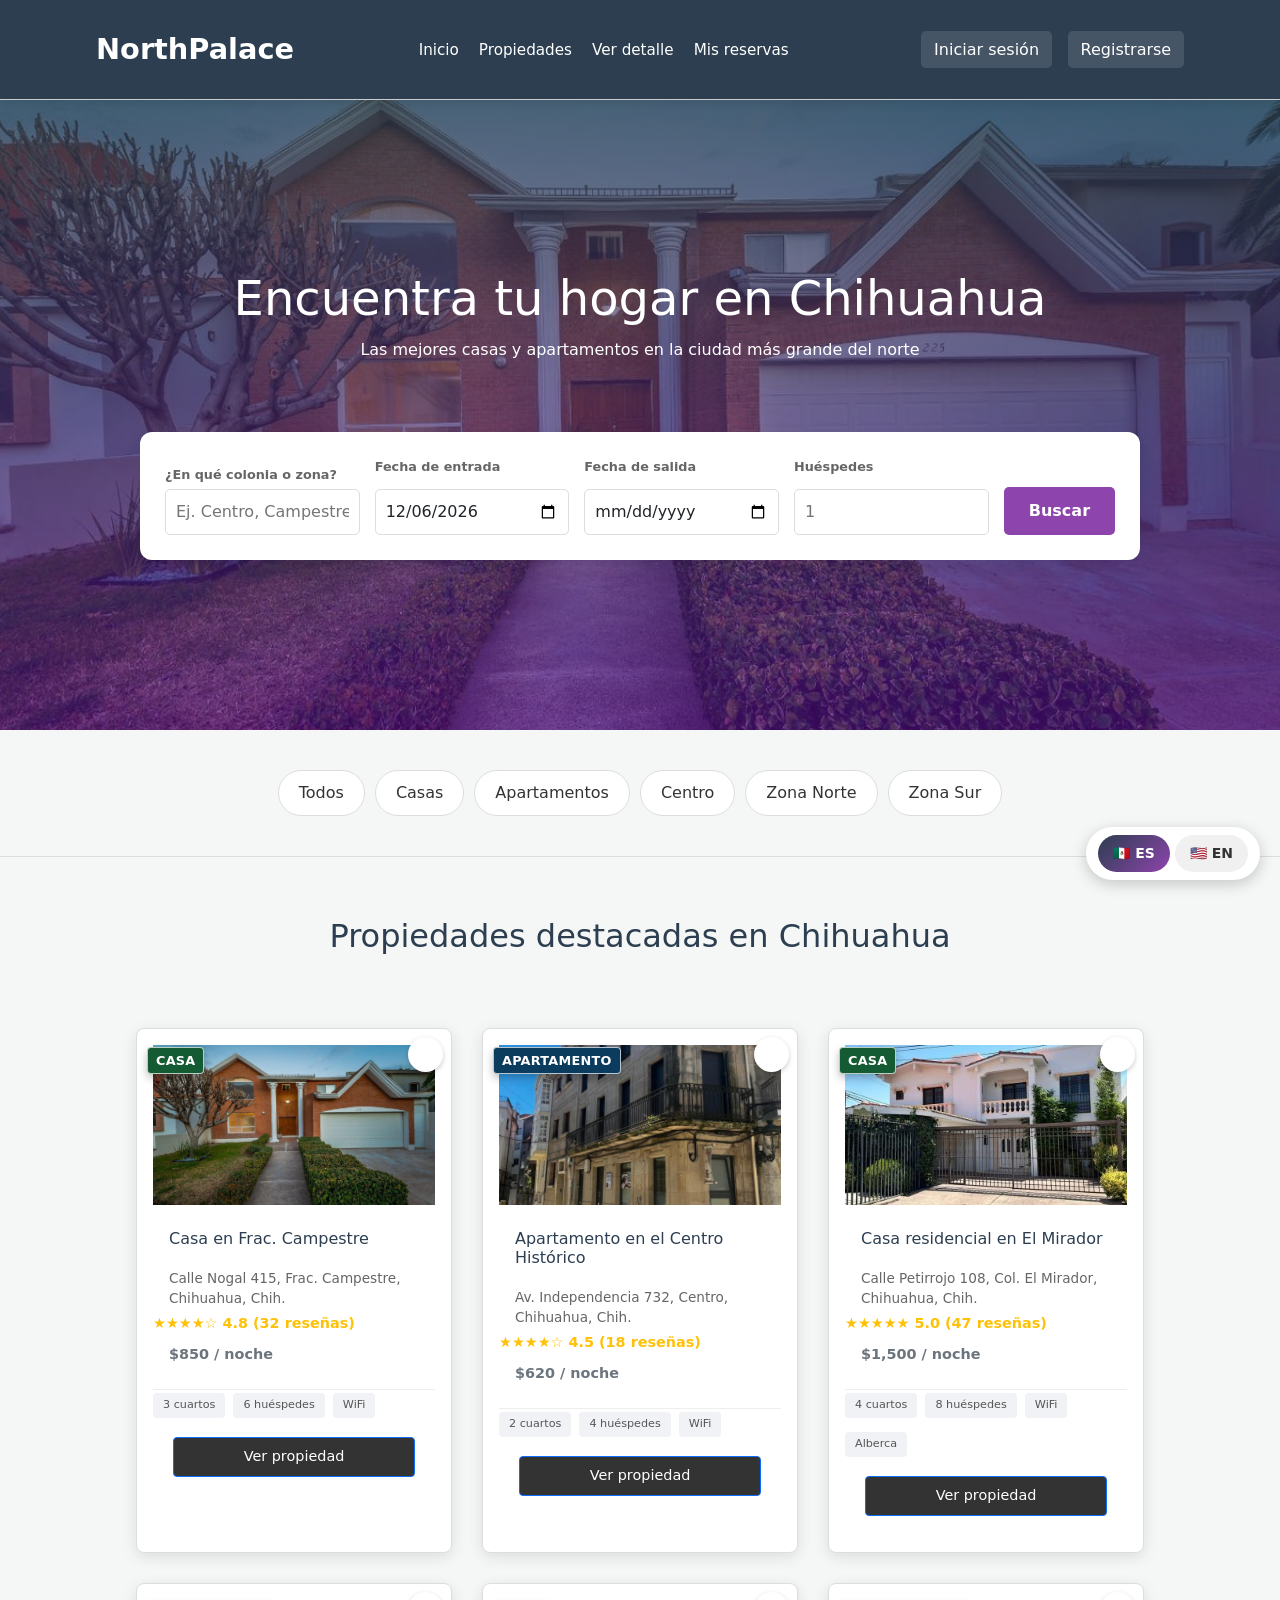
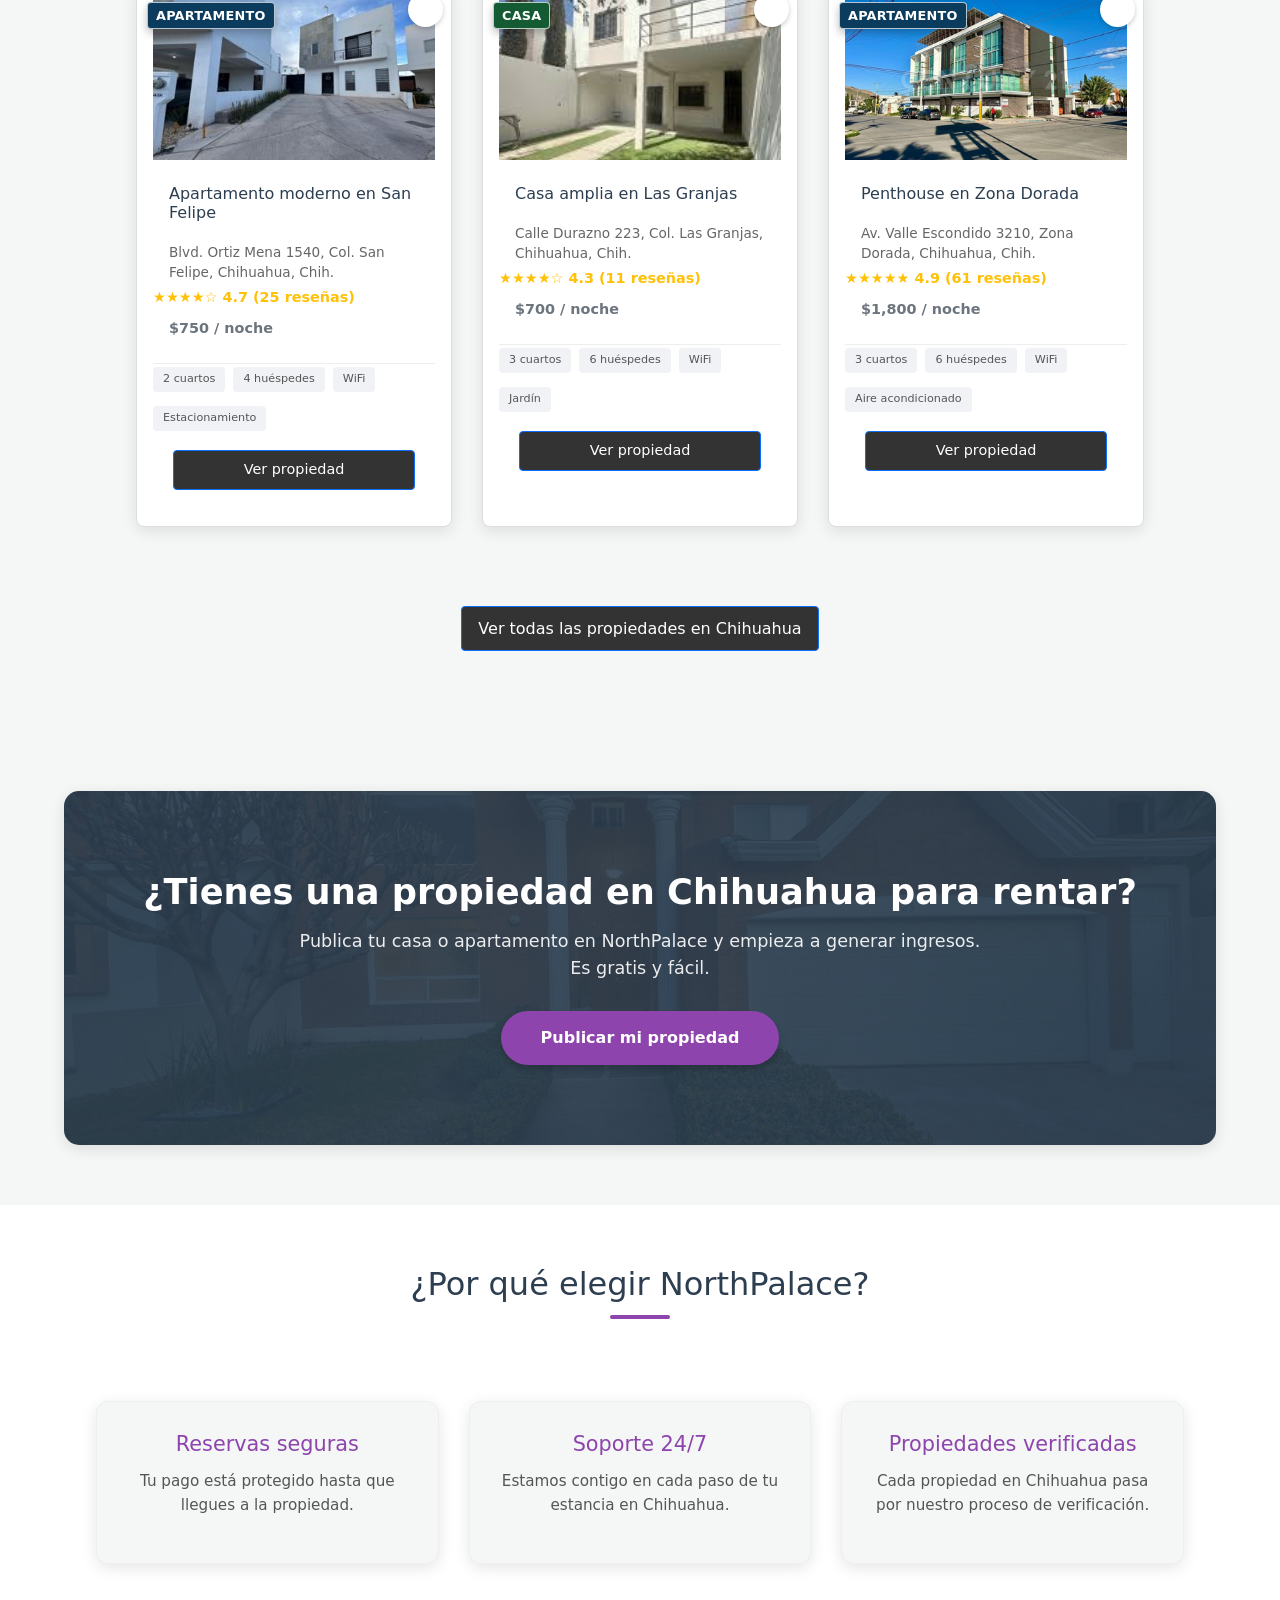
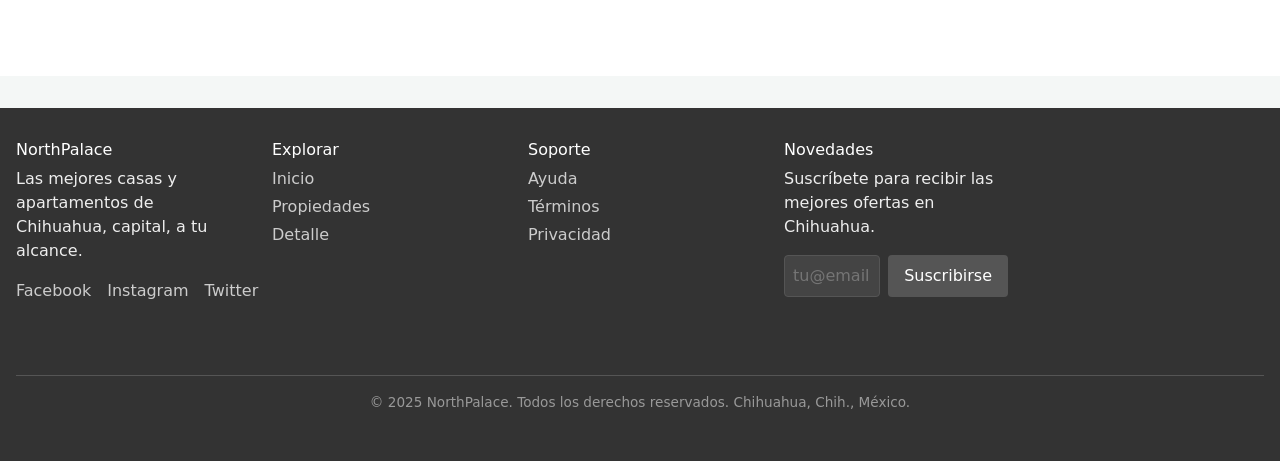
==== commit 01d4e75a: "Fix icon path in index.html" ====
--- a/index.html
+++ b/index.html
@@ -19,11 +19,14 @@
   <meta charset="UTF-8" />
   <meta name="viewport" content="width=device-width, initial-scale=1.0" />
   <title>NorthPalace - Tu hogar en Chihuahua</title>
+ <link rel="shortcut icon" href="imagenes/icon.webp"/>
+
 
   <!-- ================================================
        COMPAÑERO DE CSS: enlaza aquí tu hoja de estilos
        ================================================ -->
   <link rel="stylesheet" href="css/styles.css" />
+  
 </head>
 
 <body>
@@ -638,4 +641,4 @@
   <script src="js/script.js"></script>
 
 </body>
-</html>+</html>
--- a/css/styles.css
+++ b/css/styles.css
@@ -356,7 +356,7 @@
 /* ----- FILTROS RÁPIDOS ----- */
 #filtros-rapidos { padding: 1rem; border-bottom: 1px solid #ddd; }
 #lista-filtros { display: flex; flex-wrap: wrap; gap: 0.5rem; justify-content: center; }
-#lista-filtros button { padding: 0.5rem 1rem; border: 1px solid #ccc; background: #fff; border-radius: 4px; cursor: pointer; }
+#lista-filtros button { padding: 0.5rem 1rem; border: 1px solid #333; background: #fff; color: #333; border-radius: 4px; cursor: pointer; }
 #lista-filtros button.activo { background: #333; color: #fff; border-color: #333; }
 
 /* ----- PROPIEDADES DESTACADAS ----- */
